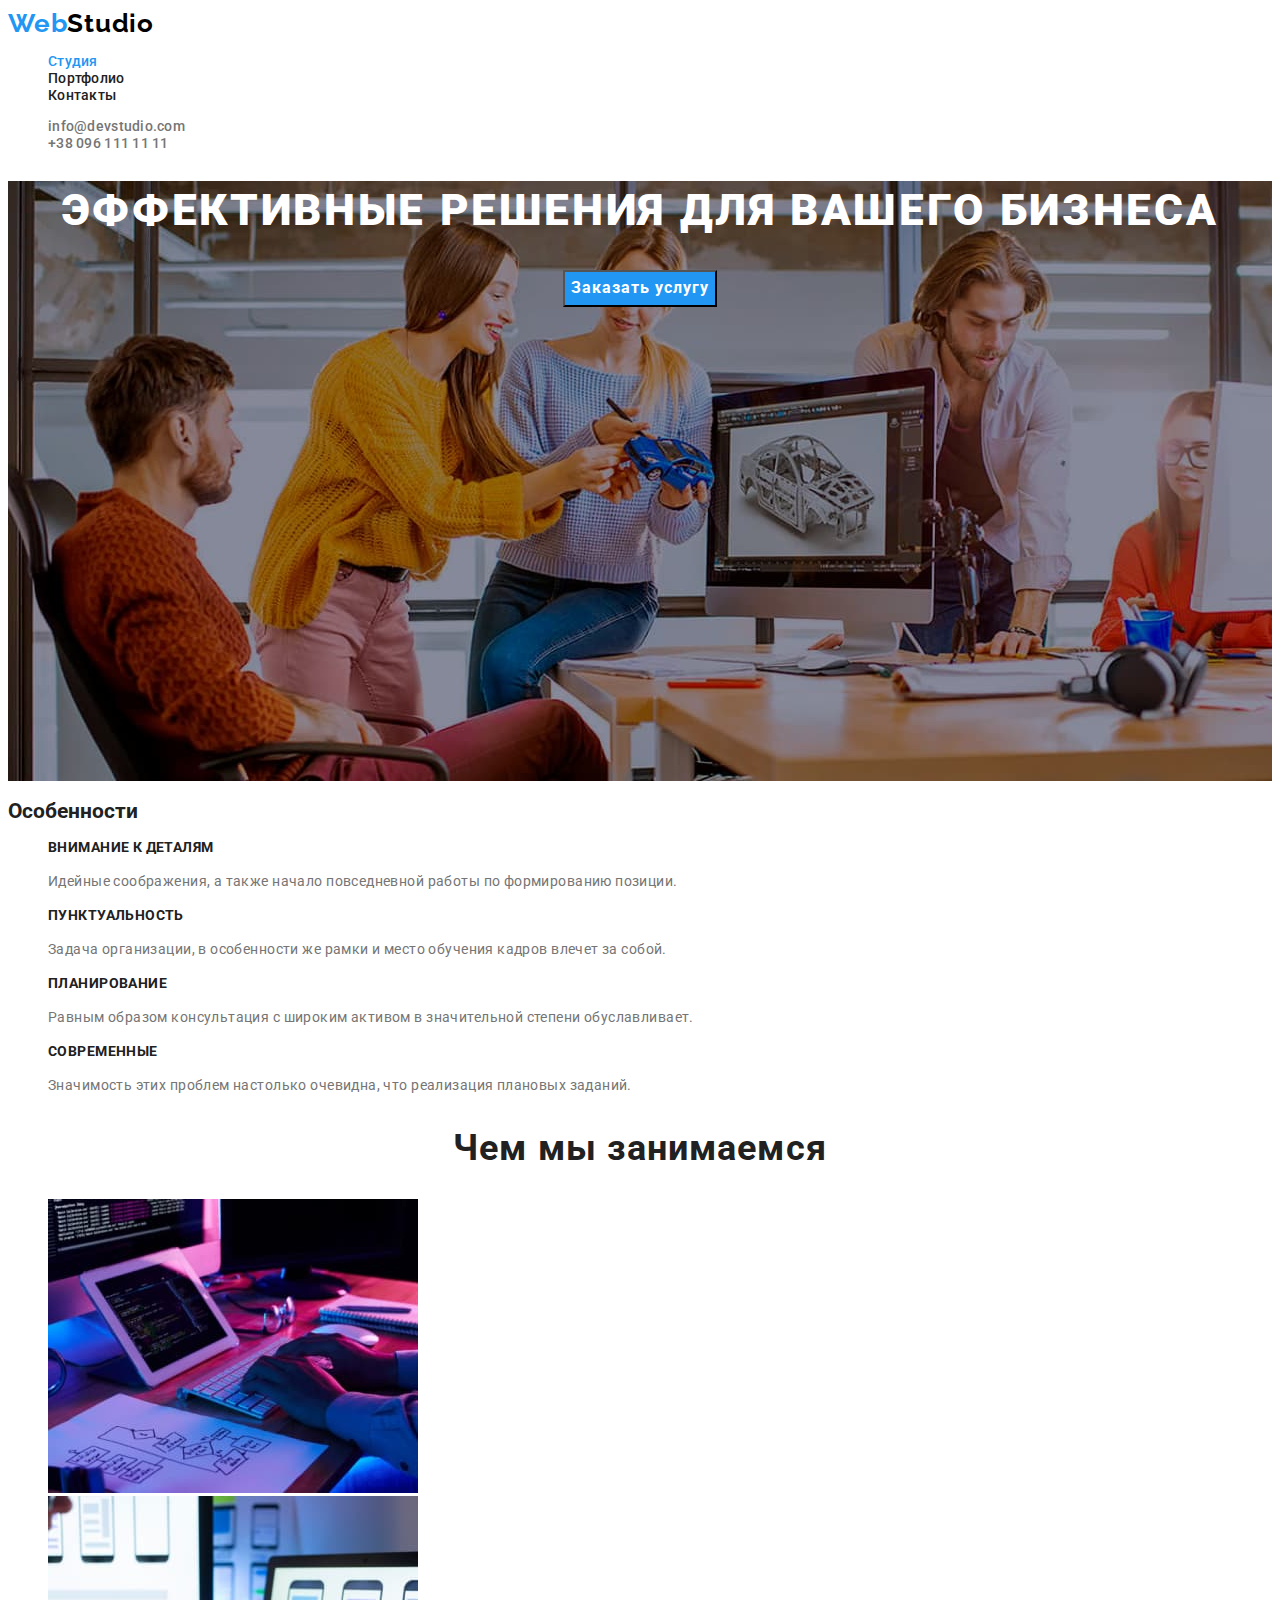
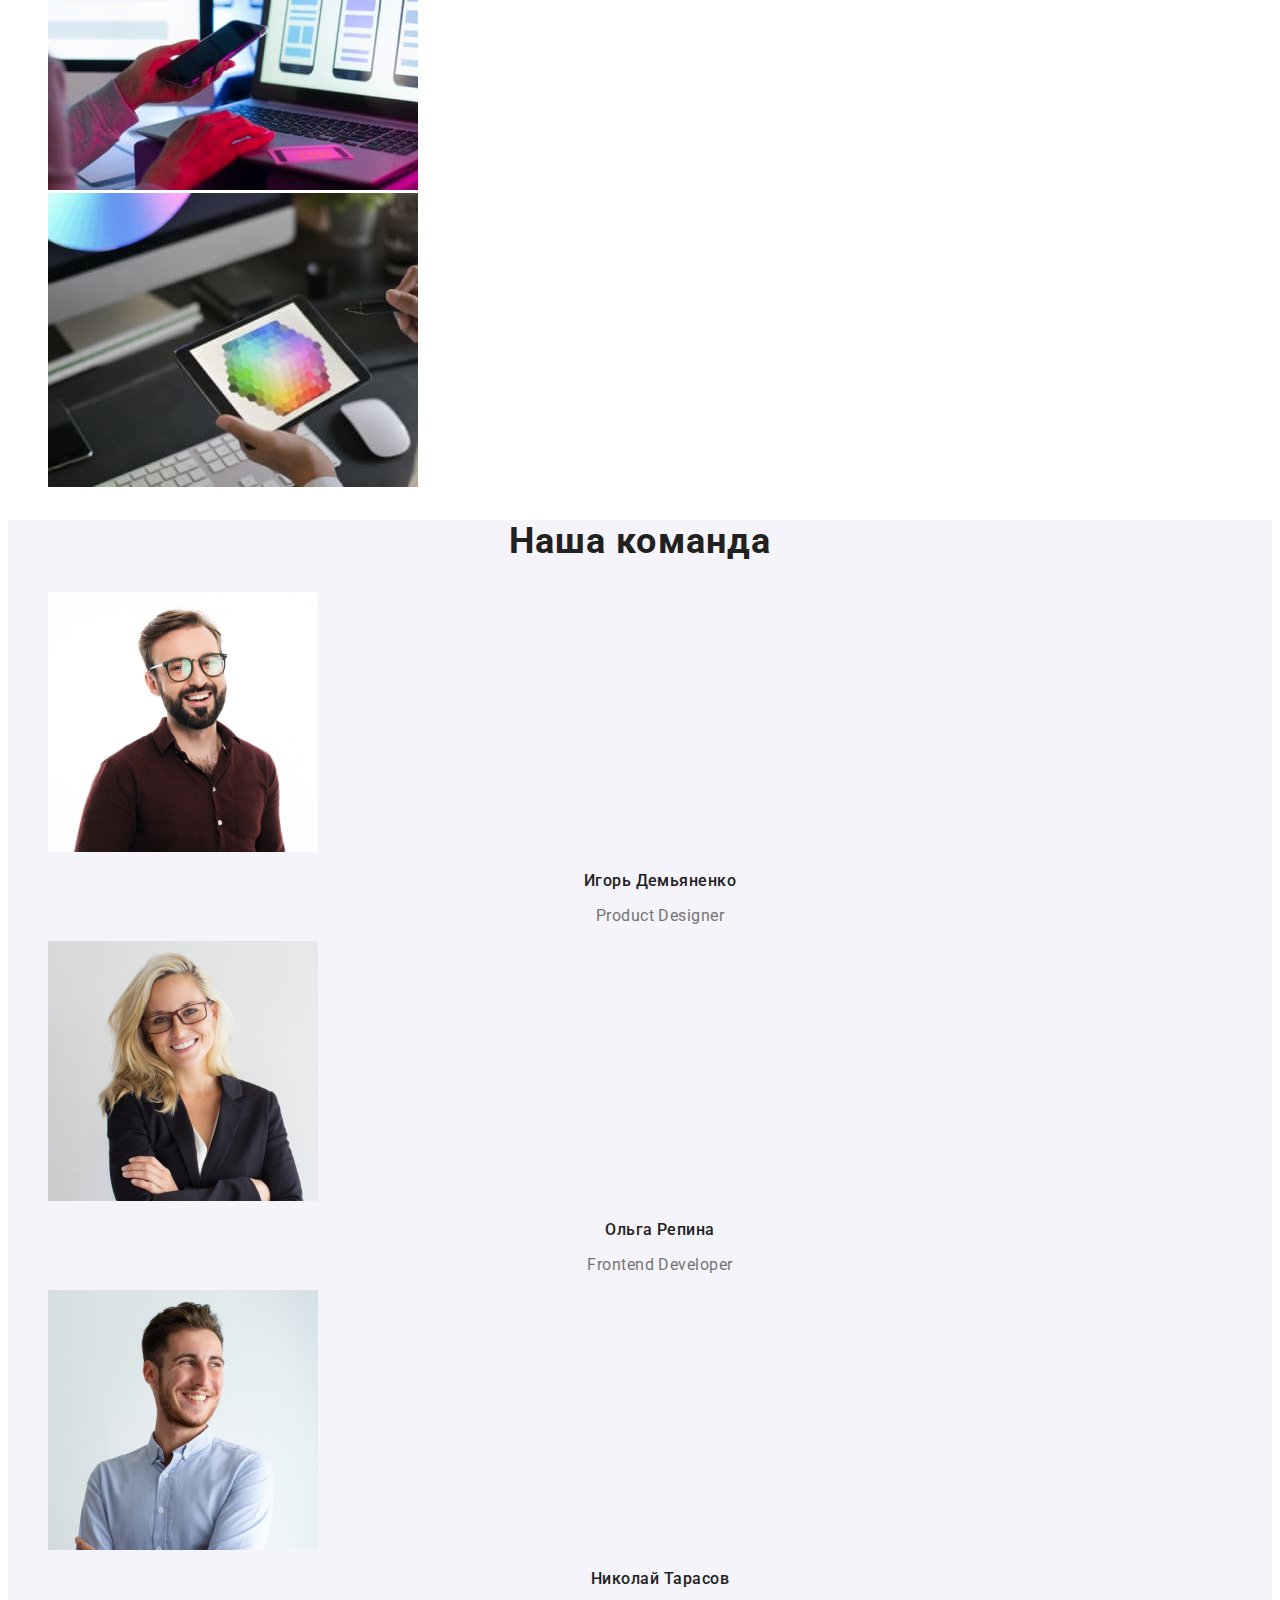
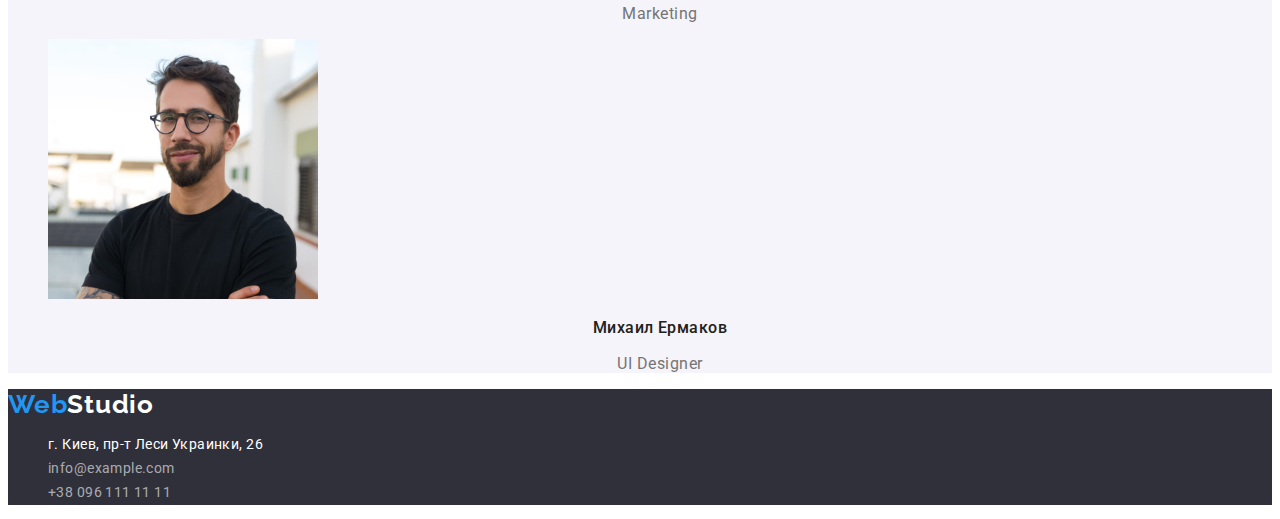
==== index.html @ 734d66bd "hw-3" ====
<!DOCTYPE html>
<html lang="ru">
  <head>
    <meta charset="UTF-8" />
    <meta http-equiv="X-UA-Compatible" content="IE=edge" />
    <meta name="viewport" content="width=device-width, initial-scale=1.0" />
    <title>Главная</title>
    <link rel="stylesheet" href="./css/styles.css" />
    <link rel="preconnect" href="https://fonts.googleapis.com" />
    <link rel="preconnect" href="https://fonts.gstatic.com" crossorigin />
    <link
      href="https://fonts.googleapis.com/css2?family=Raleway:wght@700&family=Roboto:wght@400;500;700;900&display=swap"
      rel="stylesheet"
    />
  </head>
  <body>
    <header>
      <a class="logo-header" href=""><span class="logo-web">Web</span>Studio</a>
      <nav>
        <ul class="menu-nav list">
          <li><a href="" class="link current">Студия</a></li>
          <li><a href="./portfolio.html" class="link">Портфолио</a></li>
          <li><a href="" class="link">Контакты</a></li>
        </ul>
      </nav>
      <ul class="contacts list">
        <li>
          <a href="mailto:info@devstudio.com" class="link"
            >info@devstudio.com</a
          >
        </li>
        <li><a href="tel:+380961111111" class="link">+38 096 111 11 11</a></li>
      </ul>
    </header>

    <main>
      <!-- Section-1 (Herro) -->
      <section class="section-herro">
        <h1 class="herro-title">Эффективные решения для вашего бизнеса</h1>
        <button type="button" class="button-order">Заказать услугу</button>
      </section>

      <!-- Section-2 -->
      <section class="feature">
        <h2>Особенности</h2>
        <ul class="list">
          <li>
            <h3 class="feature-title">Внимание к деталям</h3>
            <p class="feature-text">
              Идейные соображения, а также начало повседневной работы по
              формированию позиции.
            </p>
          </li>
          <li>
            <h3 class="feature-title">Пунктуальность</h3>
            <p class="feature-text">
              Задача организации, в особенности же рамки и место обучения кадров
              влечет за собой.
            </p>
          </li>
          <li>
            <h3 class="feature-title">Планирование</h3>
            <p class="feature-text">
              Равным образом консультация с широким активом в значительной
              степени обуславливает.
            </p>
          </li>
          <li>
            <h3 class="feature-title">Современные</h3>
            <p class="feature-text">
              Значимость этих проблем настолько очевидна, что реализация
              плановых заданий.
            </p>
          </li>
        </ul>
      </section>

      <!-- Section-3 -->
      <section class="our-work">
        <h2 class="our-work-title">Чем мы занимаемся</h2>
        <ul class="list">
          <li>
            <img
              src="./images/box-1.jpg"
              alt="Разработка проектов"
              width="370"
              height="294"
            />
          </li>
          <li>
            <img
              src="./images/box-2.jpg"
              alt="Адаптивная верстка"
              width="370"
              height="294"
            />
          </li>
          <li>
            <img
              src="./images/box-3.jpg"
              alt="Стильный дизайн"
              width="370"
              height="294"
            />
          </li>
        </ul>
      </section>

      <!-- Section-4 -->
      <section class="our-team">
        <h2 class="team-title">Наша команда</h2>
        <ul class="list">
          <li>
            <img
              src="./images/igor-demyanenko.jpg"
              alt="Игорь Демьяненко"
              width="270"
              height="260"
            />
            <h3 class="full-name">Игорь Демьяненко</h3>
            <p lang="en" class="post">Product Designer</p>
          </li>
          <li>
            <img
              src="./images/olga-repina.jpg"
              alt="Ольга Репина"
              width="270"
              height="260"
            />
            <h3 class="full-name">Ольга Репина</h3>
            <p lang="en" class="post">Frontend Developer</p>
          </li>
          <li>
            <img
              src="./images/nikolai-tarasov.jpg"
              alt="Николай Тарасов"
              width="270"
              height="260"
            />
            <h3 class="full-name">Николай Тарасов</h3>
            <p lang="en" class="post">Marketing</p>
          </li>
          <li>
            <img
              src="./images/mikhail-ermakov.jpg"
              alt="Михаил Ермаков"
              width="270"
              height="260"
            />
            <h3 class="full-name">Михаил Ермаков</h3>
            <p lang="en" class="post">UI Designer</p>
          </li>
        </ul>
      </section>
    </main>

    <footer class="footer">
      <a class="logo-footer" href="#"
        ><span class="logo-web">Web</span>Studio</a
      >
      <address class="address">
        <ul class="list">
          <li>
            <a
              href="https://goo.gl/maps/Yheyc2AnssqFfezK6"
              target="_blank"
              class="footer-address"
              >г. Киев, пр-т Леси Украинки, 26</a
            >
          </li>
          <li>
            <a href="mailto:info@example.com" class="footer-contacts"
              >info@example.com</a
            >
          </li>
          <li>
            <a href="tel:+380961111111" class="footer-contacts"
              >+38 096 111 11 11</a
            >
          </li>
        </ul>
      </address>
    </footer>
  </body>
</html>
---- css/styles.css ----
:root {
    --primary-text-color: #212121;
    --accent-text-color: #2196F3;
    --second-text-color: #757575;
    --primary-background-color: #FFFFFF;
    --accent-background-color: #2196F3;
}

body {
    font-family: 'Roboto', sans-serif; 
    font-size: 14px;
    background-color: var(--primary-background-color);
    color: var(--primary-text-color)
}

.list {
    list-style: none;
}
/* Logo */
.logo-header, .logo-footer {
    text-decoration: none;
    font-family: 'Raleway', sans-serif;
    font-weight: 700;
    font-size: 26px;
    line-height: 1.19;
    letter-spacing: 0.03em;
}
.logo-header {
    color: #000000;
}
.logo-footer {
    color: #FFFFFF;
}
.logo-web {
    color: var(--accent-text-color);
}

/* Menu nav + Contacts*/
.menu-nav .link, .contacts .link {
    text-decoration: none;
    color: var(--primary-text-color);
    font-weight: 500;
    line-height: 1.14;
    letter-spacing: 0.02em;
}
.menu-nav .link.current {
    color: var(--accent-text-color);
}

.menu-nav .link:hover, .menu-nav .link:focus, .contacts .link:hover, .contacts .link:focus {
    color: var(--accent-text-color);
}
.contacts .link {
color: var(--second-text-color);
}

/* Herro */
.section-herro {
background-image: url(../images/hero.jpg);
width: 100%;
height: 600px;
text-align: center;
}
.herro-title {
    font-weight: 900;
    font-size: 44px;
    line-height: 1.36;
    text-align: center;
    letter-spacing: 0.06em;
    color: #FFFFFF;
    text-transform: uppercase;
}

/* Feature */
.feature-title {
    font-weight: 700;
    font-size: 14px;
    line-height: 1.14;
    letter-spacing: 0.03em;
    text-transform: uppercase;
}
.feature-text {
    font-weight: 400;
    line-height: 1.71;
    letter-spacing: 0.03em;
    color: var(--second-text-color);
}

/* Our-work */
.our-work-title, .team-title {
    font-weight: 700;
    font-size: 36px;
    line-height: 1.17;
    text-align: center;
    letter-spacing: 0.03em;
}

/* Our-team */
.our-team {
    background-color: #F5F4FA;
}
.full-name, .post {
    font-weight: 500;
    font-size: 16px;
    line-height: 1.19;
    text-align: center;
    letter-spacing: 0.03em;
}
.post {
    font-weight: 400;
    color: var(--second-text-color);
}


/* Portfolio */
.work-examples {
    text-decoration: none;
   }

.work-examples-project {
    font-weight: 700;
    font-size: 18px;
    line-height: 2;
    letter-spacing: 0.06em;
    color: var(--primary-text-color);
}
.work-examples-type {
    font-size: 16px;
    line-height: 1.88;
    letter-spacing: 0.03em;
    color: var(--second-text-color);
}

/* Button */
.button-filter {
    color: var(--primary-text-color);
    background-color: var(--primary-background-color);
    font-family: inherit;
    font-weight: 500;
    font-size: 16px;
    line-height: 1.62;
    text-align: center;
    letter-spacing: 0.03em;
    cursor: pointer;
}
.button-filter:hover, .button-filter:focus {
    color: #FFFFFF;
    background-color: var(--accent-background-color);
}

.button-order {
    font-family: inherit;
    font-weight: 700;
    font-size: 16px;
    line-height: 1.88;
    align-items: center;
    text-align: center;
    letter-spacing: 0.06em;
    color: #FFFFFF;
    background-color: var(--accent-background-color);
    cursor: pointer;
}
.button-order:hover, .button-order:focus {
    background-color: #188CE8;
}

/* Footer */
.footer {
    background-color: #2F303A;
}
.address {
    font-style: normal;
    line-height: 1.71;
    letter-spacing: 0.03em;
}
.footer-address {
    text-decoration: none;
    color: #FFFFFF;
}
.footer-contacts {
    text-decoration: none;
    color: rgba(255, 255, 255, 0.6);
}
.footer-contacts:hover, .footer-contacts:focus {
    color: var(--accent-text-color);
}
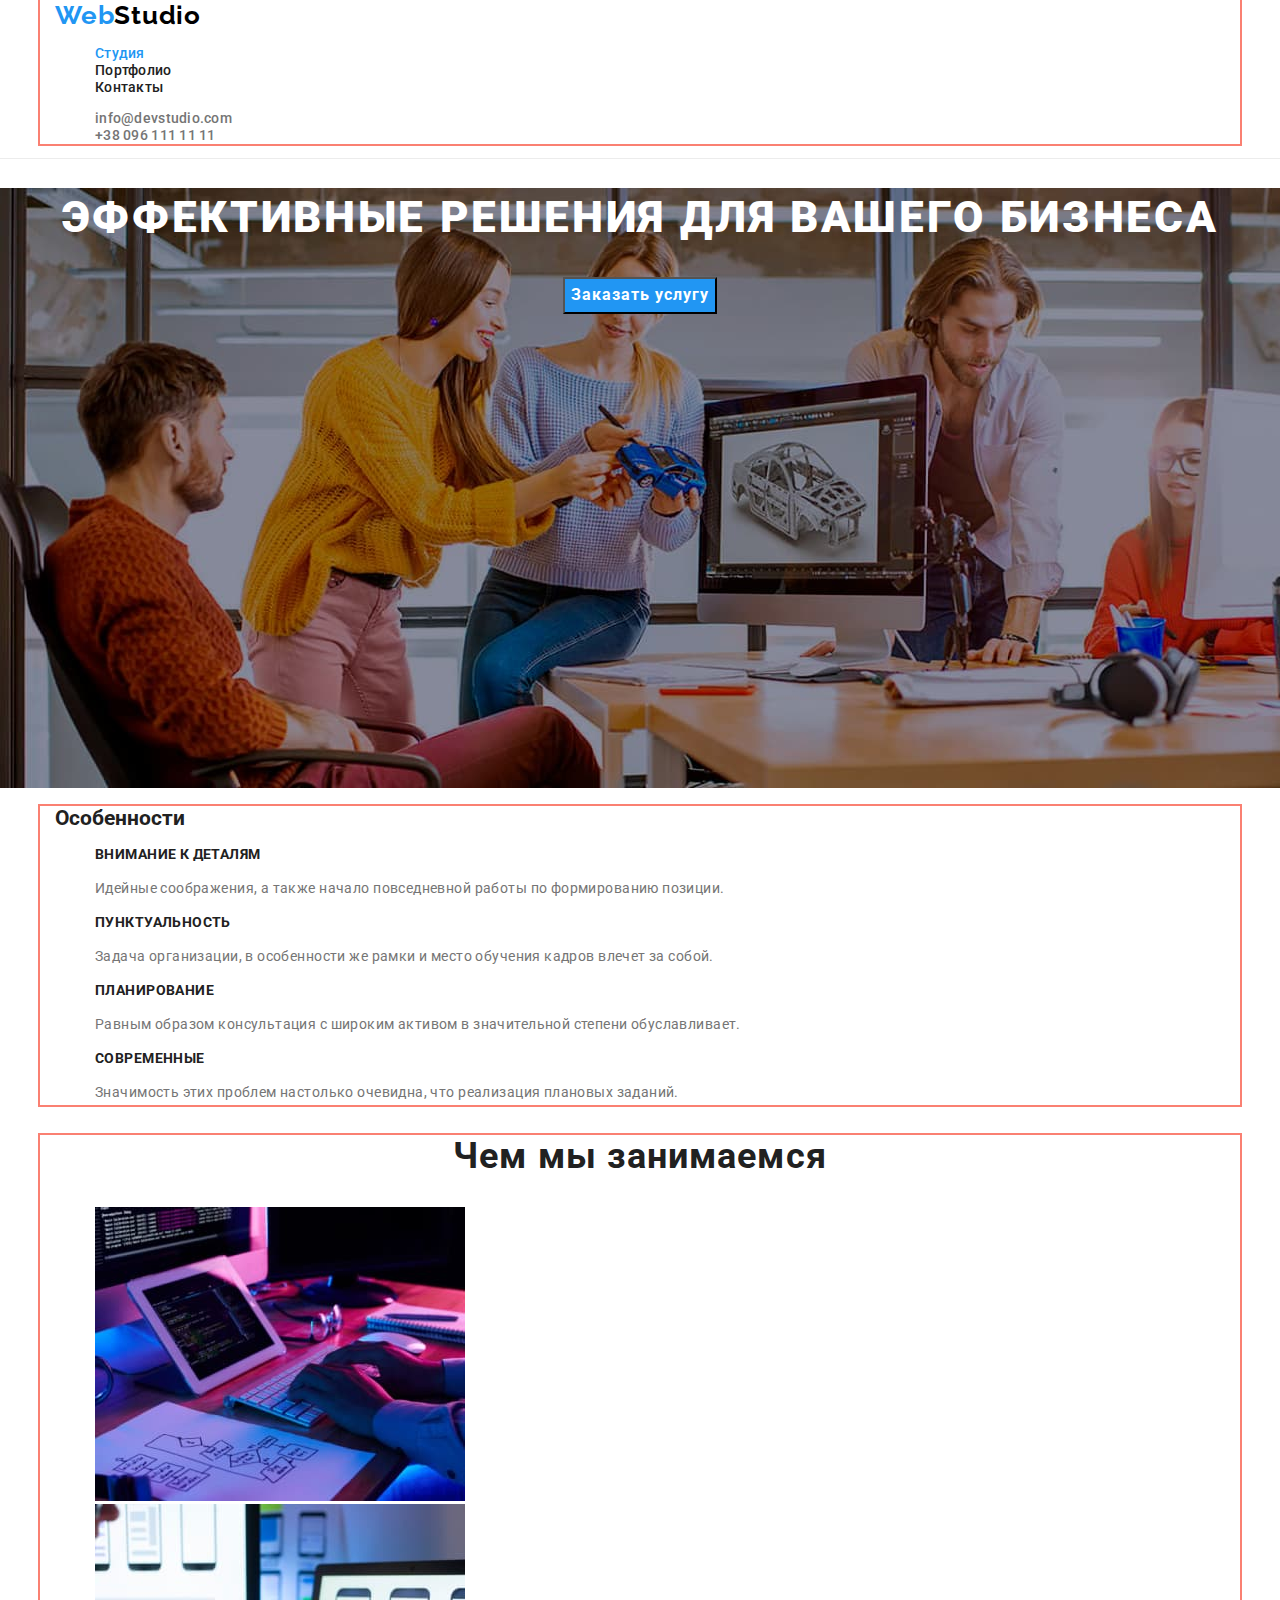
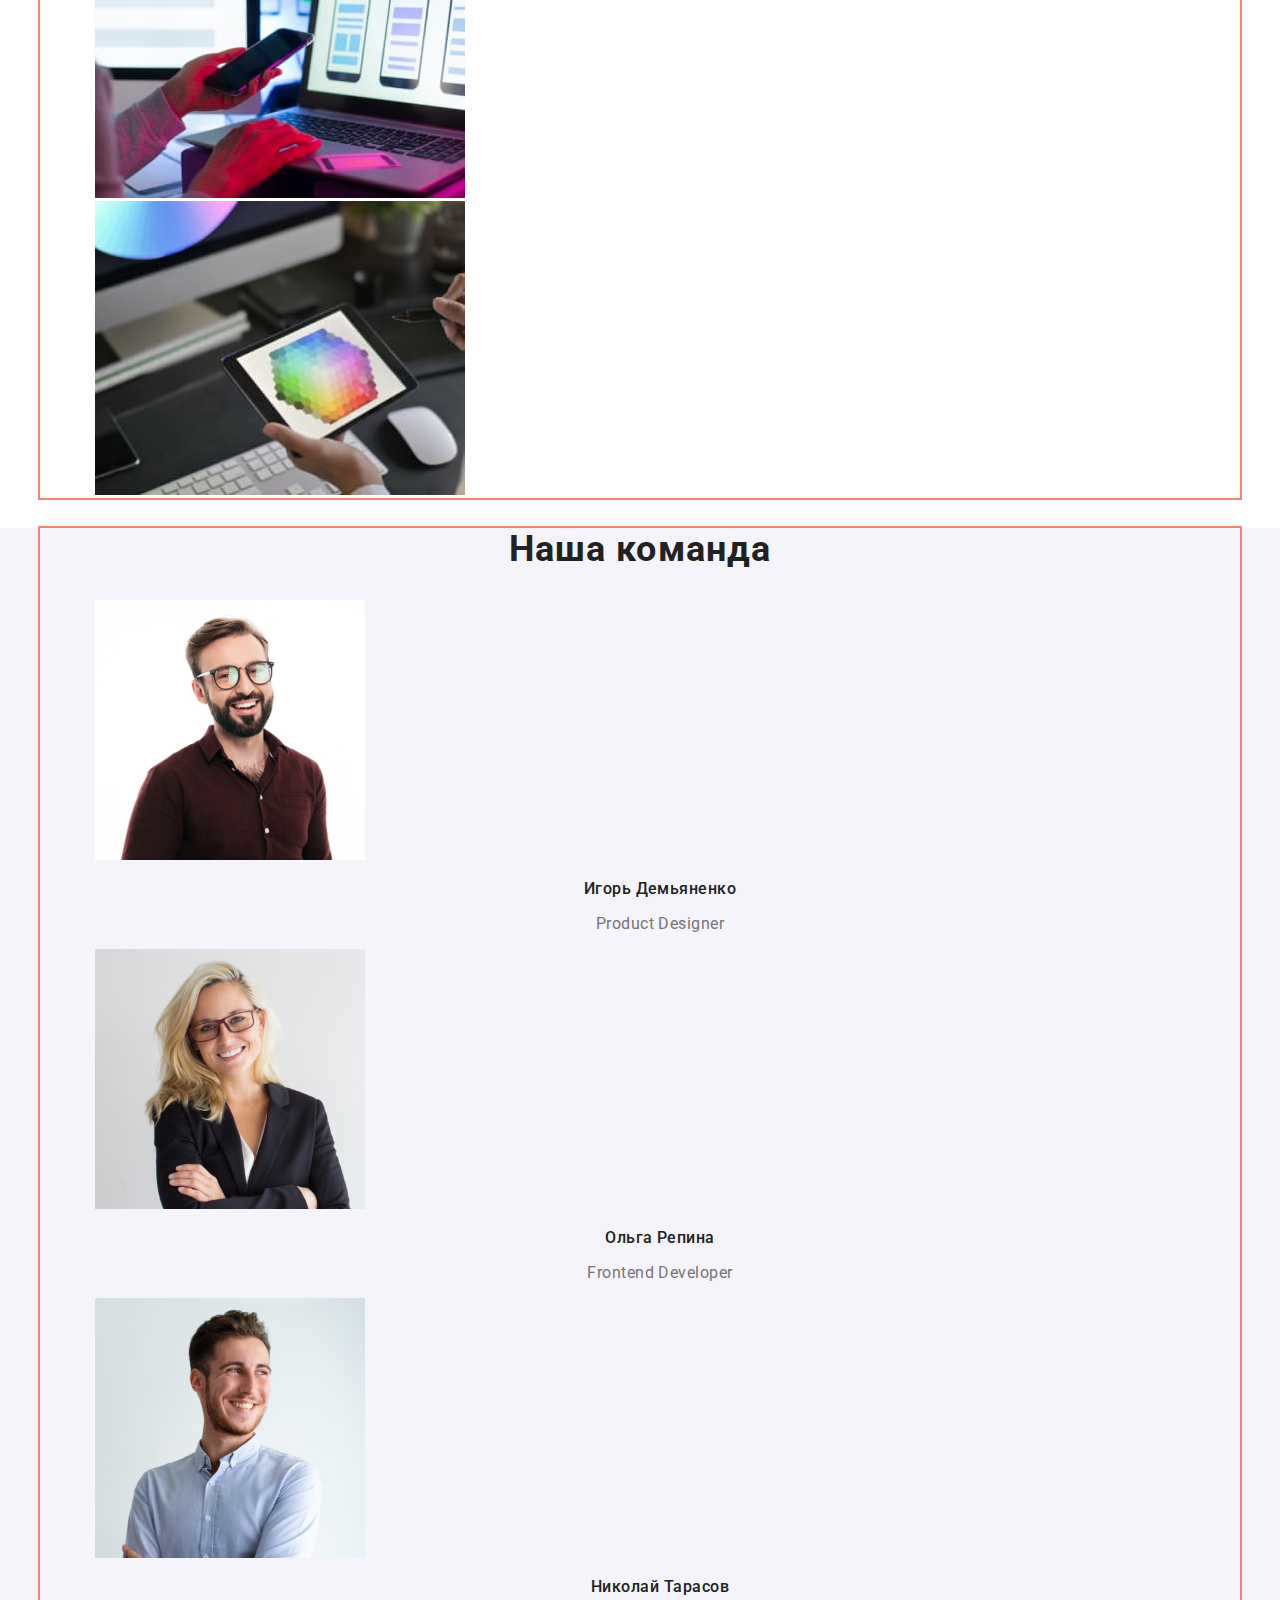
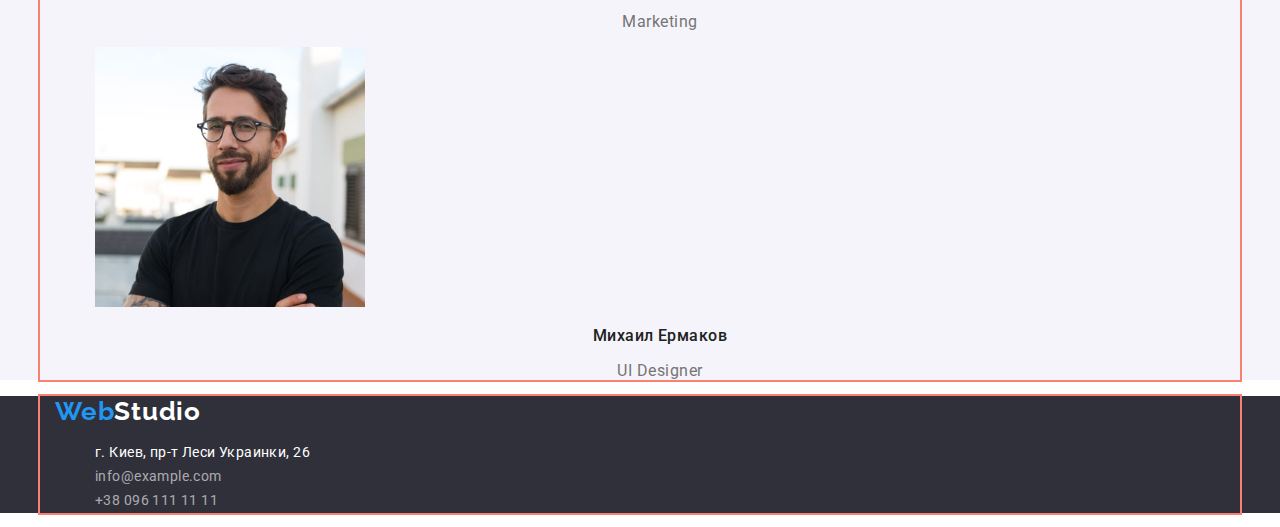
==== commit 556d4098: "button+" ====
--- a/index.html
+++ b/index.html
@@ -5,6 +5,10 @@
     <meta http-equiv="X-UA-Compatible" content="IE=edge" />
     <meta name="viewport" content="width=device-width, initial-scale=1.0" />
     <title>Главная</title>
+    <link
+      rel="stylesheet"
+      href="https://cdnjs.cloudflare.com/ajax/libs/modern-normalize/1.1.0/modern-normalize.min.css"
+    />
     <link rel="stylesheet" href="./css/styles.css" />
     <link rel="preconnect" href="https://fonts.googleapis.com" />
     <link rel="preconnect" href="https://fonts.gstatic.com" crossorigin />
@@ -13,24 +17,25 @@
       rel="stylesheet"
     />
   </head>
+
   <body>
-    <header>
-      <a class="logo-header" href=""><span class="logo-web">Web</span>Studio</a>
-      <nav>
-        <ul class="menu-nav list">
-          <li><a href="" class="link current">Студия</a></li>
-          <li><a href="./portfolio.html" class="link">Портфолио</a></li>
-          <li><a href="" class="link">Контакты</a></li>
+    <header class="header">
+      <div class="conteiner">
+        <a class="logo-header" href=""><span class="logo-web">Web</span>Studio</a>
+        <nav>
+          <ul class="menu-nav list">
+            <li><a href="" class="link current">Студия</a></li>
+            <li><a href="./portfolio.html" class="link">Портфолио</a></li>
+            <li><a href="" class="link">Контакты</a></li>
+          </ul>
+        </nav>
+        <ul class="contacts list">
+          <li>
+            <a href="mailto:info@devstudio.com" class="link">info@devstudio.com</a>
+          </li>
+          <li><a href="tel:+380961111111" class="link">+38 096 111 11 11</a></li>
         </ul>
-      </nav>
-      <ul class="contacts list">
-        <li>
-          <a href="mailto:info@devstudio.com" class="link"
-            >info@devstudio.com</a
-          >
-        </li>
-        <li><a href="tel:+380961111111" class="link">+38 096 111 11 11</a></li>
-      </ul>
+      </div>
     </header>
 
     <main>
@@ -42,144 +47,119 @@
 
       <!-- Section-2 -->
       <section class="feature">
-        <h2>Особенности</h2>
-        <ul class="list">
-          <li>
-            <h3 class="feature-title">Внимание к деталям</h3>
-            <p class="feature-text">
-              Идейные соображения, а также начало повседневной работы по
-              формированию позиции.
-            </p>
-          </li>
-          <li>
-            <h3 class="feature-title">Пунктуальность</h3>
-            <p class="feature-text">
-              Задача организации, в особенности же рамки и место обучения кадров
-              влечет за собой.
-            </p>
-          </li>
-          <li>
-            <h3 class="feature-title">Планирование</h3>
-            <p class="feature-text">
-              Равным образом консультация с широким активом в значительной
-              степени обуславливает.
-            </p>
-          </li>
-          <li>
-            <h3 class="feature-title">Современные</h3>
-            <p class="feature-text">
-              Значимость этих проблем настолько очевидна, что реализация
-              плановых заданий.
-            </p>
-          </li>
-        </ul>
+        <div class="conteiner">
+          <h2>Особенности</h2>
+          <ul class="list">
+            <li>
+              <h3 class="feature-title">Внимание к деталям</h3>
+              <p class="feature-text">
+                Идейные соображения, а также начало повседневной работы по формированию позиции.
+              </p>
+            </li>
+            <li>
+              <h3 class="feature-title">Пунктуальность</h3>
+              <p class="feature-text">
+                Задача организации, в особенности же рамки и место обучения кадров влечет за собой.
+              </p>
+            </li>
+            <li>
+              <h3 class="feature-title">Планирование</h3>
+              <p class="feature-text">
+                Равным образом консультация с широким активом в значительной степени обуславливает.
+              </p>
+            </li>
+            <li>
+              <h3 class="feature-title">Современные</h3>
+              <p class="feature-text">
+                Значимость этих проблем настолько очевидна, что реализация плановых заданий.
+              </p>
+            </li>
+          </ul>
+        </div>
       </section>
 
       <!-- Section-3 -->
       <section class="our-work">
-        <h2 class="our-work-title">Чем мы занимаемся</h2>
-        <ul class="list">
-          <li>
-            <img
-              src="./images/box-1.jpg"
-              alt="Разработка проектов"
-              width="370"
-              height="294"
-            />
-          </li>
-          <li>
-            <img
-              src="./images/box-2.jpg"
-              alt="Адаптивная верстка"
-              width="370"
-              height="294"
-            />
-          </li>
-          <li>
-            <img
-              src="./images/box-3.jpg"
-              alt="Стильный дизайн"
-              width="370"
-              height="294"
-            />
-          </li>
-        </ul>
+        <div class="conteiner">
+          <h2 class="our-work-title">Чем мы занимаемся</h2>
+          <ul class="list">
+            <li>
+              <img src="./images/box-1.jpg" alt="Разработка проектов" width="370" height="294" />
+            </li>
+            <li>
+              <img src="./images/box-2.jpg" alt="Адаптивная верстка" width="370" height="294" />
+            </li>
+            <li>
+              <img src="./images/box-3.jpg" alt="Стильный дизайн" width="370" height="294" />
+            </li>
+          </ul>
+        </div>
       </section>
 
       <!-- Section-4 -->
       <section class="our-team">
-        <h2 class="team-title">Наша команда</h2>
-        <ul class="list">
-          <li>
-            <img
-              src="./images/igor-demyanenko.jpg"
-              alt="Игорь Демьяненко"
-              width="270"
-              height="260"
-            />
-            <h3 class="full-name">Игорь Демьяненко</h3>
-            <p lang="en" class="post">Product Designer</p>
-          </li>
-          <li>
-            <img
-              src="./images/olga-repina.jpg"
-              alt="Ольга Репина"
-              width="270"
-              height="260"
-            />
-            <h3 class="full-name">Ольга Репина</h3>
-            <p lang="en" class="post">Frontend Developer</p>
-          </li>
-          <li>
-            <img
-              src="./images/nikolai-tarasov.jpg"
-              alt="Николай Тарасов"
-              width="270"
-              height="260"
-            />
-            <h3 class="full-name">Николай Тарасов</h3>
-            <p lang="en" class="post">Marketing</p>
-          </li>
-          <li>
-            <img
-              src="./images/mikhail-ermakov.jpg"
-              alt="Михаил Ермаков"
-              width="270"
-              height="260"
-            />
-            <h3 class="full-name">Михаил Ермаков</h3>
-            <p lang="en" class="post">UI Designer</p>
-          </li>
-        </ul>
+        <div class="conteiner">
+          <h2 class="team-title">Наша команда</h2>
+          <ul class="list">
+            <li>
+              <img
+                src="./images/igor-demyanenko.jpg"
+                alt="Игорь Демьяненко"
+                width="270"
+                height="260"
+              />
+              <h3 class="full-name">Игорь Демьяненко</h3>
+              <p lang="en" class="post">Product Designer</p>
+            </li>
+            <li>
+              <img src="./images/olga-repina.jpg" alt="Ольга Репина" width="270" height="260" />
+              <h3 class="full-name">Ольга Репина</h3>
+              <p lang="en" class="post">Frontend Developer</p>
+            </li>
+            <li>
+              <img
+                src="./images/nikolai-tarasov.jpg"
+                alt="Николай Тарасов"
+                width="270"
+                height="260"
+              />
+              <h3 class="full-name">Николай Тарасов</h3>
+              <p lang="en" class="post">Marketing</p>
+            </li>
+            <li>
+              <img
+                src="./images/mikhail-ermakov.jpg"
+                alt="Михаил Ермаков"
+                width="270"
+                height="260"
+              />
+              <h3 class="full-name">Михаил Ермаков</h3>
+              <p lang="en" class="post">UI Designer</p>
+            </li>
+          </ul>
+        </div>
       </section>
     </main>
 
     <footer class="footer">
-      <a class="logo-footer" href="#"
-        ><span class="logo-web">Web</span>Studio</a
-      >
-      <address class="address">
-        <ul class="list">
-          <li>
-            <a
-              href="https://goo.gl/maps/Yheyc2AnssqFfezK6"
-              target="_blank"
-              class="footer-address"
-              >г. Киев, пр-т Леси Украинки, 26</a
-            >
-          </li>
-          <li>
-            <a href="mailto:info@example.com" class="footer-contacts"
-              >info@example.com</a
-            >
-          </li>
-          <li>
-            <a href="tel:+380961111111" class="footer-contacts"
-              >+38 096 111 11 11</a
-            >
-          </li>
-        </ul>
-      </address>
+      <div class="conteiner">
+        <a class="logo-footer" href="#"><span class="logo-web">Web</span>Studio</a>
+        <address class="address">
+          <ul class="list">
+            <li>
+              <a href="https://goo.gl/maps/Yheyc2AnssqFfezK6" target="_blank" class="footer-address"
+                >г. Киев, пр-т Леси Украинки, 26</a
+              >
+            </li>
+            <li>
+              <a href="mailto:info@example.com" class="footer-contacts">info@example.com</a>
+            </li>
+            <li>
+              <a href="tel:+380961111111" class="footer-contacts">+38 096 111 11 11</a>
+            </li>
+          </ul>
+        </address>
+      </div>
     </footer>
   </body>
 </html>
--- a/css/styles.css
+++ b/css/styles.css
@@ -4,6 +4,7 @@
     --second-text-color: #757575;
     --primary-background-color: #FFFFFF;
     --accent-background-color: #2196F3;
+    --button-primary-background: #F5F4FA;
 }
 
 body {
@@ -13,8 +14,20 @@
     color: var(--primary-text-color)
 }
 
+.conteiner {
+width: 1200px;
+margin: 0 auto;
+padding: 0 15px;
+
+outline: 2px solid salmon;
+}
+
 .list {
     list-style: none;
+}
+/* Header */
+.header {
+    border-bottom: 1px solid #ECECEC;
 }
 /* Logo */
 .logo-header, .logo-footer {
@@ -134,7 +147,7 @@
 /* Button */
 .button-filter {
     color: var(--primary-text-color);
-    background-color: var(--primary-background-color);
+    background-color: var(--button-primary-background);
     font-family: inherit;
     font-weight: 500;
     font-size: 16px;
@@ -142,10 +155,23 @@
     text-align: center;
     letter-spacing: 0.03em;
     cursor: pointer;
+
+    padding: 6px 22px;
+    border-radius: 4px;
+    display: inline-block;
+    margin: 2px 8px;
+    height: 38px;
+    border: 1px solid transparent;
+    1box-shadow:0 4px 4px rgba(0, 0, 0, 0.25);
 }
 .button-filter:hover, .button-filter:focus {
     color: #FFFFFF;
     background-color: var(--accent-background-color);
+    box-shadow: 0px 2px 2px 0px rgba(0, 0, 0, 0.12);
+    
+    box-shadow: 0px 1px 2px 0px rgba(0, 0, 0, 0.08);
+    
+    box-shadow: 0px 3px 1px 0px rgba(0, 0, 0, 0.1);
 }
 
 .button-order {
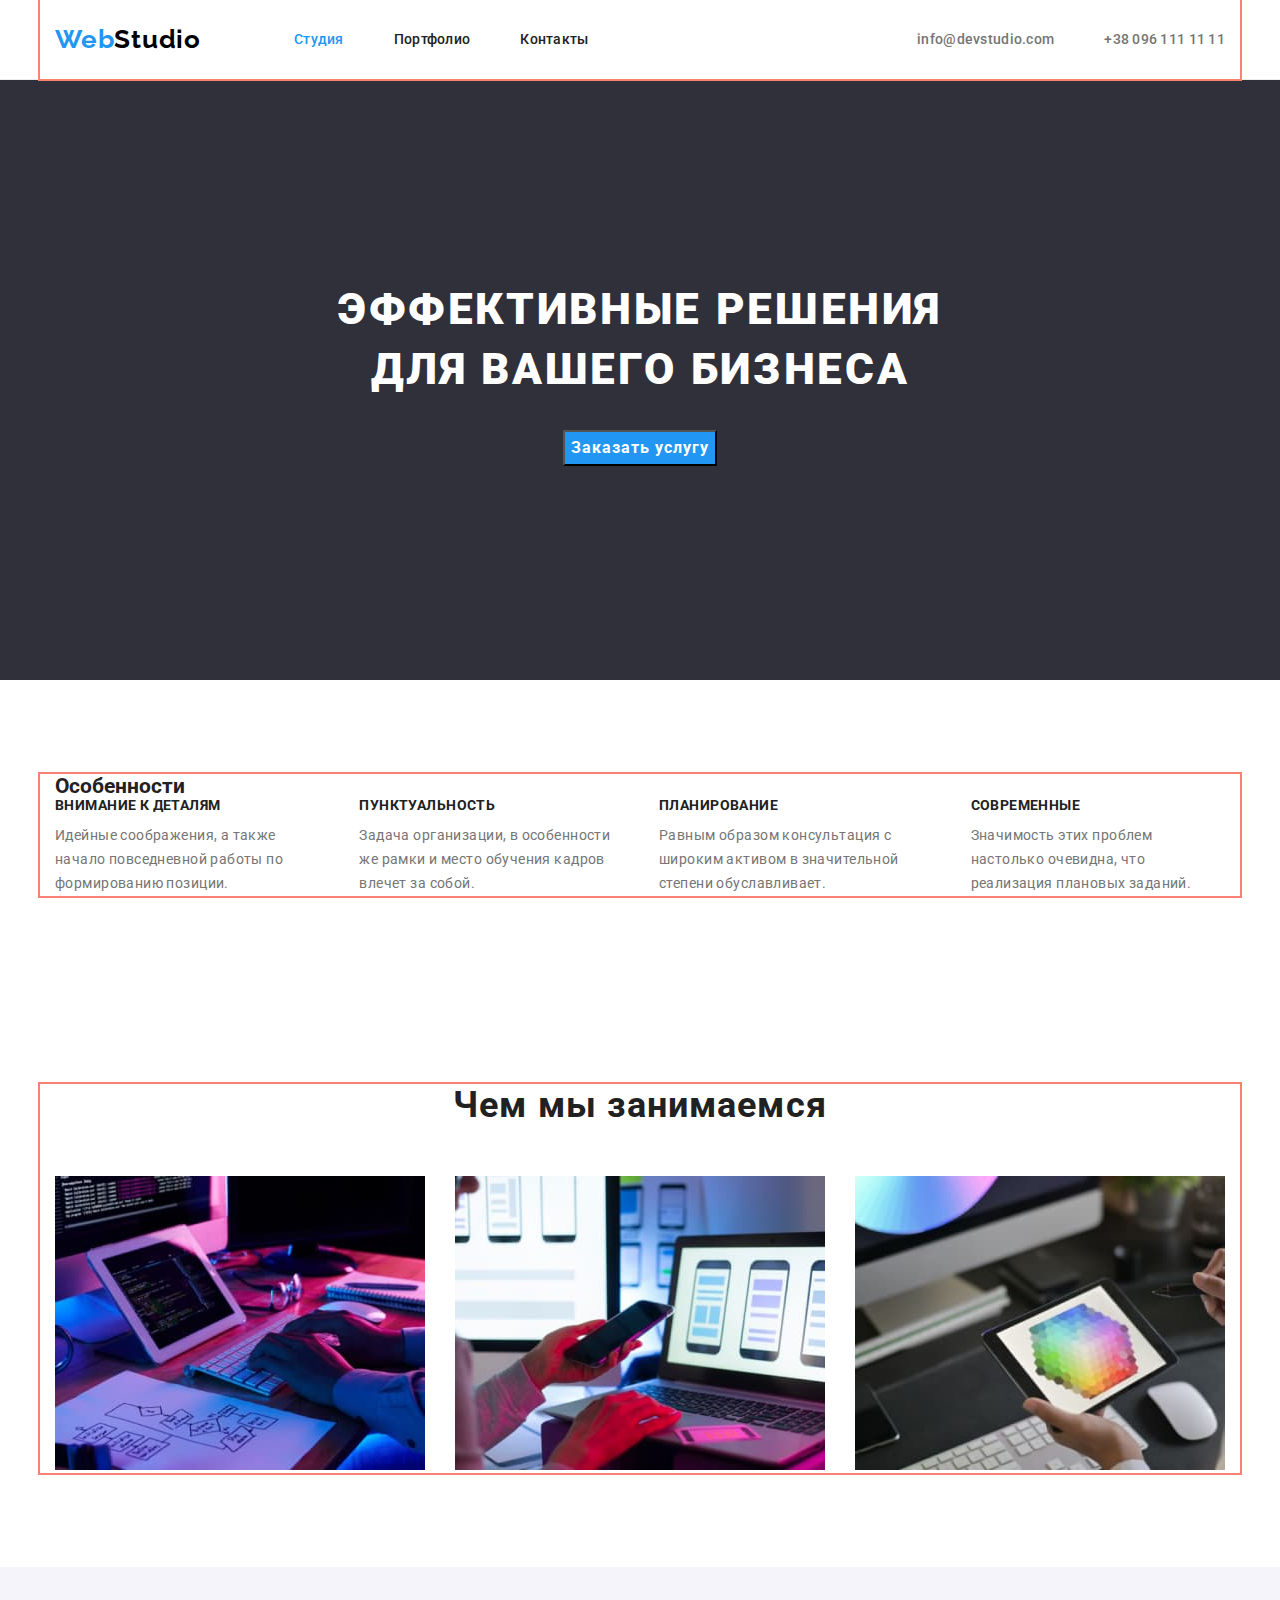
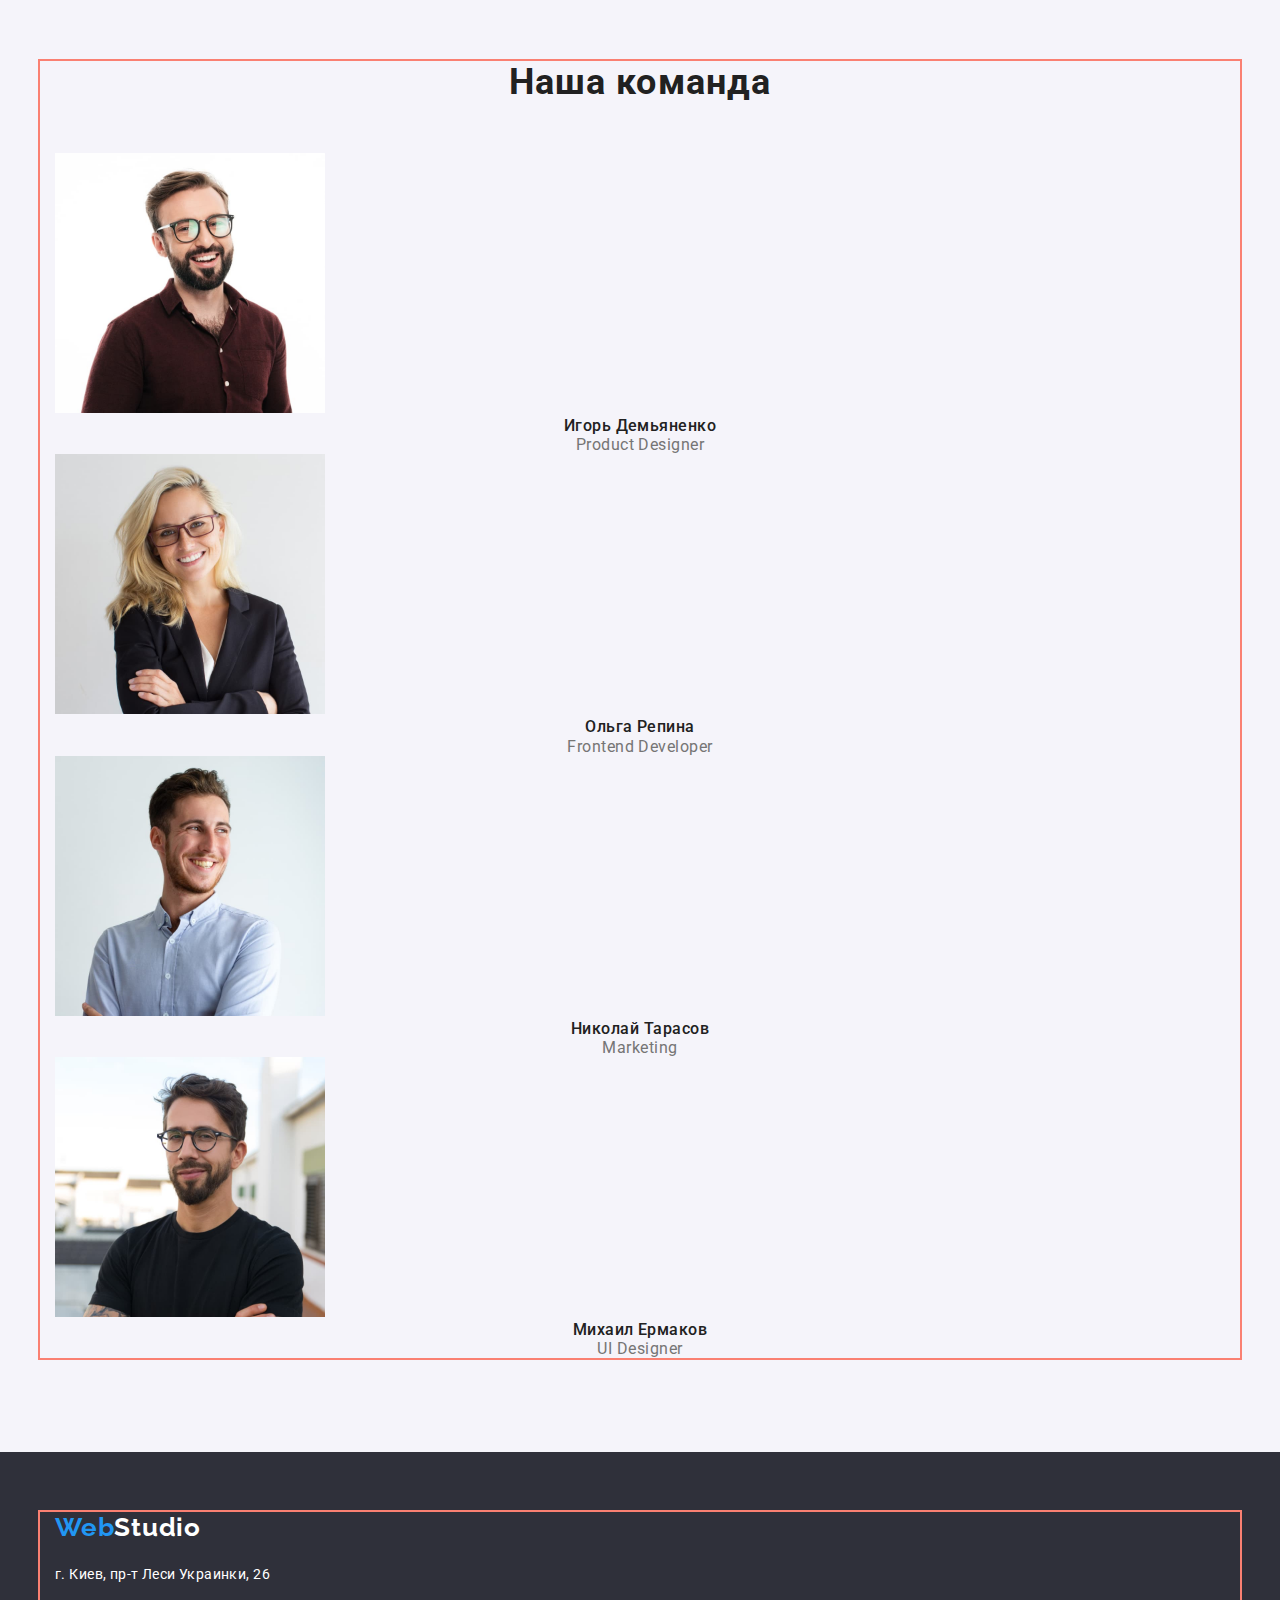
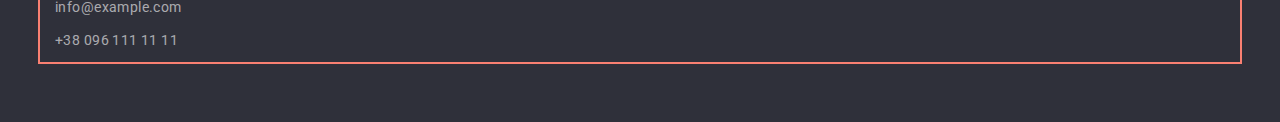
==== commit 727c0efe: "+" ====
--- a/index.html
+++ b/index.html
@@ -20,55 +20,55 @@
 
   <body>
     <header class="header">
-      <div class="conteiner">
+      <div class="container cont-header">
         <a class="logo-header" href=""><span class="logo-web">Web</span>Studio</a>
         <nav>
           <ul class="menu-nav list">
-            <li><a href="" class="link current">Студия</a></li>
-            <li><a href="./portfolio.html" class="link">Портфолио</a></li>
-            <li><a href="" class="link">Контакты</a></li>
+            <li class="nav-item"><a href="" class="link current">Студия</a></li>
+            <li class="nav-item"><a href="./portfolio.html" class="link">Портфолио</a></li>
+            <li class="nav-item"><a href="" class="link">Контакты</a></li>
           </ul>
         </nav>
         <ul class="contacts list">
-          <li>
+          <li class="nav-item">
             <a href="mailto:info@devstudio.com" class="link">info@devstudio.com</a>
           </li>
-          <li><a href="tel:+380961111111" class="link">+38 096 111 11 11</a></li>
+          <li class="nav-item"><a href="tel:+380961111111" class="link">+38 096 111 11 11</a></li>
         </ul>
       </div>
     </header>
 
     <main>
       <!-- Section-1 (Herro) -->
-      <section class="section-herro">
-        <h1 class="herro-title">Эффективные решения для вашего бизнеса</h1>
+      <section class="section herro">
+        <h1 class="herro-title">Эффективные решения<br> для вашего бизнеса</h1>
         <button type="button" class="button-order">Заказать услугу</button>
       </section>
 
       <!-- Section-2 -->
-      <section class="feature">
-        <div class="conteiner">
+      <section class="section">
+        <div class="container">
           <h2>Особенности</h2>
-          <ul class="list">
-            <li>
+          <ul class="feature list">
+            <li class="item">
               <h3 class="feature-title">Внимание к деталям</h3>
               <p class="feature-text">
                 Идейные соображения, а также начало повседневной работы по формированию позиции.
               </p>
             </li>
-            <li>
+            <li class="item">
               <h3 class="feature-title">Пунктуальность</h3>
               <p class="feature-text">
                 Задача организации, в особенности же рамки и место обучения кадров влечет за собой.
               </p>
             </li>
-            <li>
+            <li class="item">
               <h3 class="feature-title">Планирование</h3>
               <p class="feature-text">
                 Равным образом консультация с широким активом в значительной степени обуславливает.
               </p>
             </li>
-            <li>
+            <li class="item">
               <h3 class="feature-title">Современные</h3>
               <p class="feature-text">
                 Значимость этих проблем настолько очевидна, что реализация плановых заданий.
@@ -79,17 +79,17 @@
       </section>
 
       <!-- Section-3 -->
-      <section class="our-work">
-        <div class="conteiner">
+      <section class="section">
+        <div class="container">
           <h2 class="our-work-title">Чем мы занимаемся</h2>
-          <ul class="list">
-            <li>
+          <ul class="our-work list">
+            <li class="item">
               <img src="./images/box-1.jpg" alt="Разработка проектов" width="370" height="294" />
             </li>
-            <li>
+            <li class="item">
               <img src="./images/box-2.jpg" alt="Адаптивная верстка" width="370" height="294" />
             </li>
-            <li>
+            <li class="item">
               <img src="./images/box-3.jpg" alt="Стильный дизайн" width="370" height="294" />
             </li>
           </ul>
@@ -97,8 +97,8 @@
       </section>
 
       <!-- Section-4 -->
-      <section class="our-team">
-        <div class="conteiner">
+      <section class="section our-team">
+        <div class="container">
           <h2 class="team-title">Наша команда</h2>
           <ul class="list">
             <li>
@@ -142,8 +142,9 @@
     </main>
 
     <footer class="footer">
-      <div class="conteiner">
+      <div class="container">
         <a class="logo-footer" href="#"><span class="logo-web">Web</span>Studio</a>
+        
         <address class="address">
           <ul class="list">
             <li>
--- a/css/styles.css
+++ b/css/styles.css
@@ -5,6 +5,7 @@
     --primary-background-color: #FFFFFF;
     --accent-background-color: #2196F3;
     --button-primary-background: #F5F4FA;
+    --footer-background-color: #2F303A;
 }
 
 body {
@@ -14,7 +15,7 @@
     color: var(--primary-text-color)
 }
 
-.conteiner {
+.container {
 width: 1200px;
 margin: 0 auto;
 padding: 0 15px;
@@ -22,13 +23,29 @@
 outline: 2px solid salmon;
 }
 
+h1, h2, h3, h4, h5, p {
+margin: 0;
+}
+.center {
+    text-align: center;
+}
+
 .list {
     list-style: none;
+    padding: 0;
+    margin: 0;
 }
 /* Header */
 .header {
+    ;
     border-bottom: 1px solid #ECECEC;
 }
+.cont-header {
+    display: flex;
+    align-items: center;
+    height: 79px
+}
+
 /* Logo */
 .logo-header, .logo-footer {
     text-decoration: none;
@@ -40,16 +57,29 @@
 }
 .logo-header {
     color: #000000;
+    margin-right: 93px;
 }
 .logo-footer {
     color: #FFFFFF;
+    display: inline-block;
+    margin-bottom: 20px;
 }
 .logo-web {
     color: var(--accent-text-color);
 }
 
 /* Menu nav + Contacts*/
+.menu-nav, .contacts {
+    display: flex;
+}
+.contacts {
+    margin-left: auto;
+}
 .menu-nav .link, .contacts .link {
+    display: block;
+    padding-top: 29px;
+    padding-bottom: 29px;
+
     text-decoration: none;
     color: var(--primary-text-color);
     font-weight: 500;
@@ -66,31 +96,49 @@
 .contacts .link {
 color: var(--second-text-color);
 }
+.nav-item:not(:last-child) {
+    margin-right: 50px;
+}
+
+/* Section */
+.section {
+    padding: 94px 0;
+}
 
 /* Herro */
-.section-herro {
-background-image: url(../images/hero.jpg);
-width: 100%;
+.section.herro {
+background-color: var(--footer-background-color);
 height: 600px;
 text-align: center;
+padding-top: 200px;
 }
 .herro-title {
     font-weight: 900;
     font-size: 44px;
     line-height: 1.36;
-    text-align: center;
     letter-spacing: 0.06em;
     color: #FFFFFF;
     text-transform: uppercase;
+    margin-top: 0;
+    margin-bottom: 30px;
 }
 
 /* Feature */
+.feature {
+    display: flex;
+    justify-content: space-between;
+}
+.feature .item:not(:last-child) {
+    margin-right: 30px;
+}
+
 .feature-title {
     font-weight: 700;
     font-size: 14px;
     line-height: 1.14;
     letter-spacing: 0.03em;
     text-transform: uppercase;
+    margin-bottom: 10px;
 }
 .feature-text {
     font-weight: 400;
@@ -100,12 +148,22 @@
 }
 
 /* Our-work */
+.our-work {
+    display: flex;
+    justify-content: space-between;
+    margin-right: 30px;
+    margin-bottom: 0;
+}
+.our-work > .item:not(:last-child) {
+    margin-right: 30px;
+}
 .our-work-title, .team-title {
     font-weight: 700;
     font-size: 36px;
     line-height: 1.17;
     text-align: center;
     letter-spacing: 0.03em;
+    margin-bottom: 50px;
 }
 
 /* Our-team */
@@ -126,6 +184,26 @@
 
 
 /* Portfolio */
+.examples {
+    display: flex;
+    flex-wrap: wrap;
+}
+
+.examples .item {
+    width: calc((100% - 60px) / 3);
+    margin-right: 30px;
+    margin-bottom: 30px;
+
+    outline: 1px solid green;
+}
+.examples .item:nth-child(3n) {
+    margin-right: 0;
+}
+.examples .item:nth-last-child(-n + 3) {
+    margin-bottom: 0;
+}
+
+
 .work-examples {
     text-decoration: none;
    }
@@ -145,6 +223,15 @@
 }
 
 /* Button */
+.btm-works {
+    display: flex;
+    justify-content: center;
+    margin-bottom: 50px;
+}
+.btm-works > .item:not(:last-child) {
+margin-right: 8px;
+}
+
 .button-filter {
     color: var(--primary-text-color);
     background-color: var(--button-primary-background);
@@ -155,14 +242,14 @@
     text-align: center;
     letter-spacing: 0.03em;
     cursor: pointer;
-
+    
     padding: 6px 22px;
     border-radius: 4px;
     display: inline-block;
-    margin: 2px 8px;
+    
     height: 38px;
     border: 1px solid transparent;
-    1box-shadow:0 4px 4px rgba(0, 0, 0, 0.25);
+       
 }
 .button-filter:hover, .button-filter:focus {
     color: #FFFFFF;
@@ -192,19 +279,21 @@
 
 /* Footer */
 .footer {
-    background-color: #2F303A;
+    background-color: var(--footer-background-color);
+    padding: 60px 0;
 }
 .address {
     font-style: normal;
     line-height: 1.71;
     letter-spacing: 0.03em;
 }
-.footer-address {
+.footer-address, .footer-contacts {
     text-decoration: none;
     color: #FFFFFF;
+    display: inline-block;
+    margin-bottom: 9px;
 }
 .footer-contacts {
-    text-decoration: none;
     color: rgba(255, 255, 255, 0.6);
 }
 .footer-contacts:hover, .footer-contacts:focus {
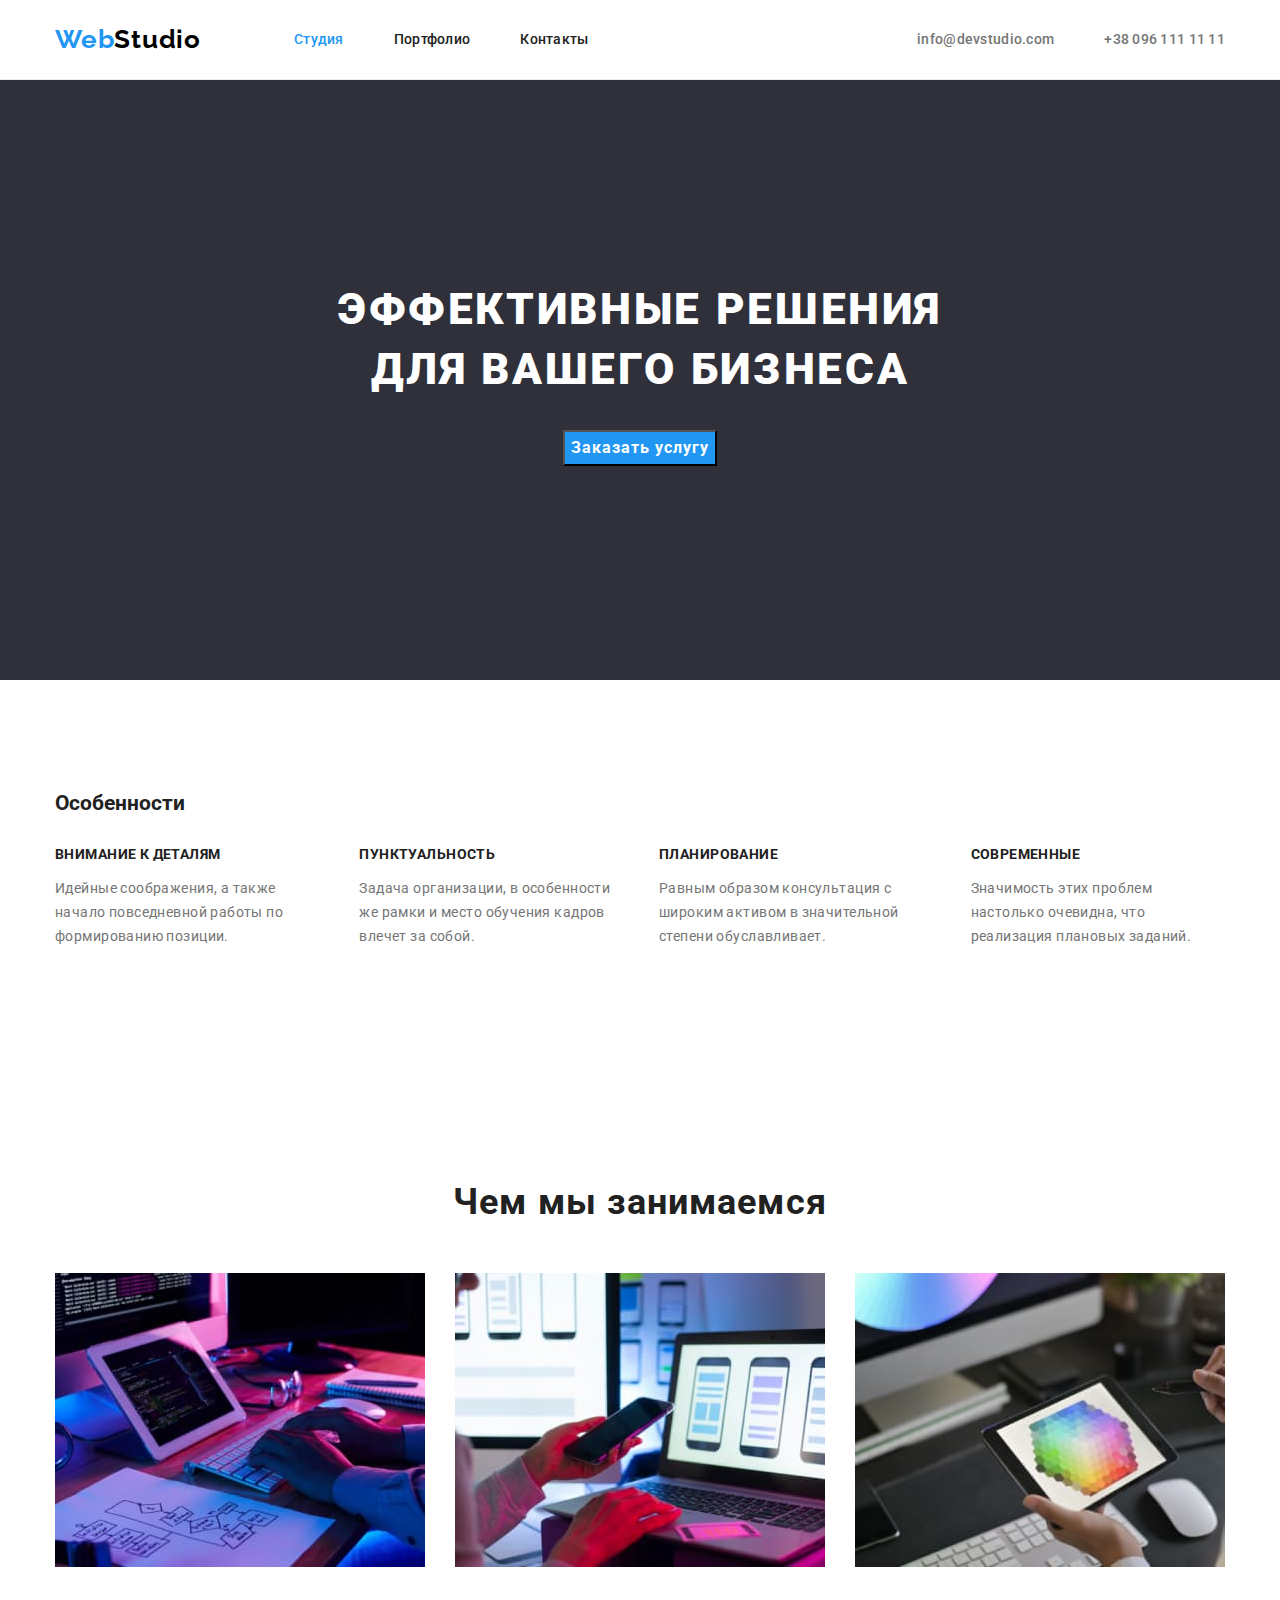
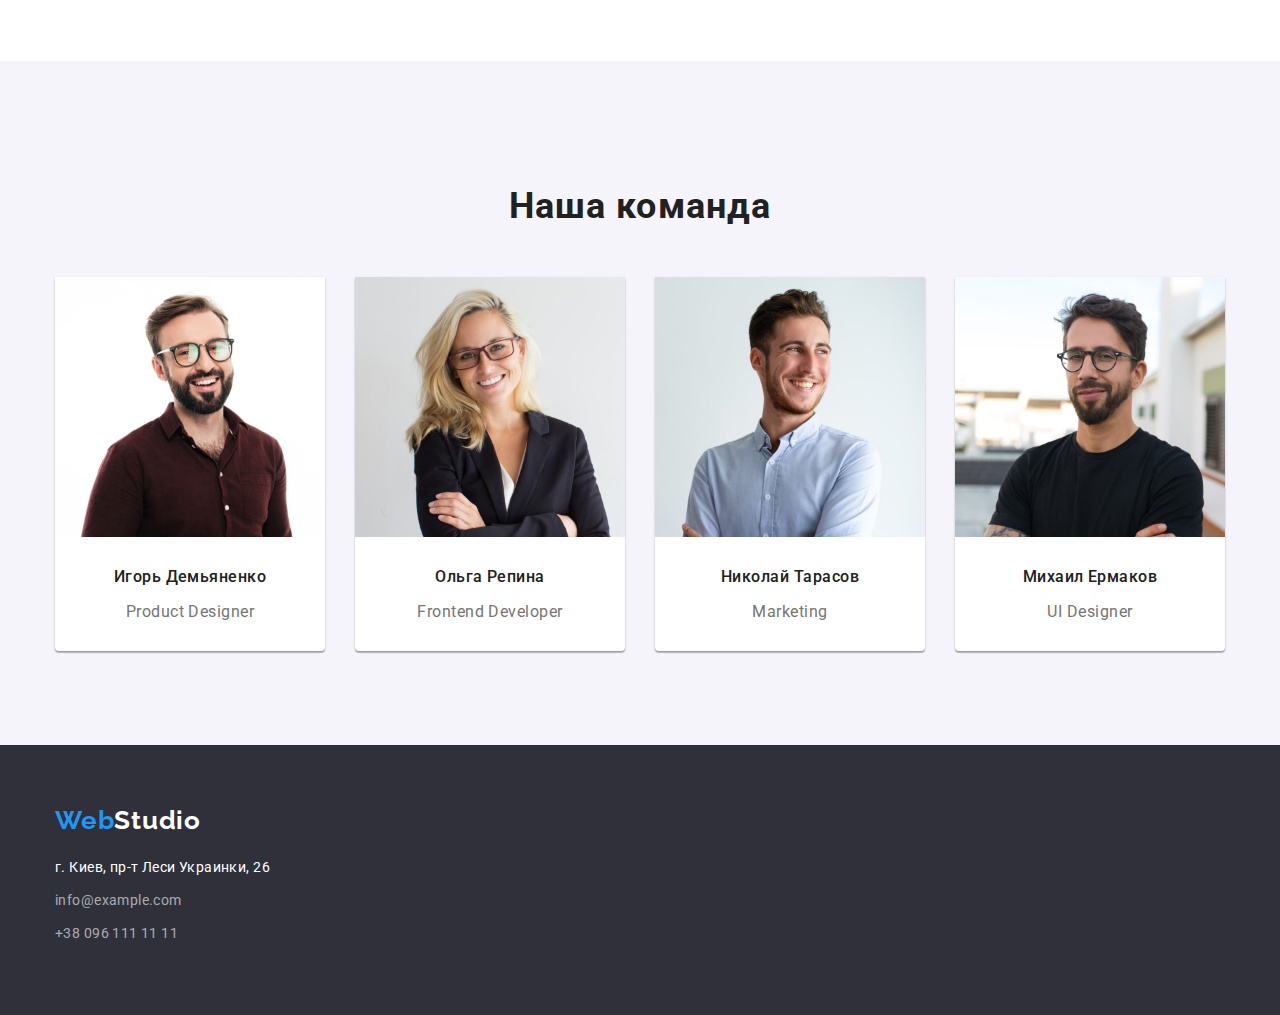
==== commit 1c79b9ba: "hw-3-ready" ====
--- a/index.html
+++ b/index.html
@@ -84,13 +84,13 @@
           <h2 class="our-work-title">Чем мы занимаемся</h2>
           <ul class="our-work list">
             <li class="item">
-              <img src="./images/box-1.jpg" alt="Разработка проектов" width="370" height="294" />
+              <img class="img" src="./images/box-1.jpg" alt="Разработка проектов" width="370" height="294" />
             </li>
             <li class="item">
-              <img src="./images/box-2.jpg" alt="Адаптивная верстка" width="370" height="294" />
+              <img class="img" src="./images/box-2.jpg" alt="Адаптивная верстка" width="370" height="294" />
             </li>
             <li class="item">
-              <img src="./images/box-3.jpg" alt="Стильный дизайн" width="370" height="294" />
+              <img class="img" src="./images/box-3.jpg" alt="Стильный дизайн" width="370" height="294" />
             </li>
           </ul>
         </div>
@@ -100,9 +100,9 @@
       <section class="section our-team">
         <div class="container">
           <h2 class="team-title">Наша команда</h2>
-          <ul class="list">
-            <li>
-              <img
+          <ul class="team list">
+            <li class="item">
+              <img class="foto"
                 src="./images/igor-demyanenko.jpg"
                 alt="Игорь Демьяненко"
                 width="270"
@@ -111,13 +111,13 @@
               <h3 class="full-name">Игорь Демьяненко</h3>
               <p lang="en" class="post">Product Designer</p>
             </li>
-            <li>
-              <img src="./images/olga-repina.jpg" alt="Ольга Репина" width="270" height="260" />
+            <li class="item">
+              <img class="foto" src="./images/olga-repina.jpg" alt="Ольга Репина" width="270" height="260" />
               <h3 class="full-name">Ольга Репина</h3>
               <p lang="en" class="post">Frontend Developer</p>
             </li>
-            <li>
-              <img
+            <li class="item">
+              <img class="foto"
                 src="./images/nikolai-tarasov.jpg"
                 alt="Николай Тарасов"
                 width="270"
@@ -126,8 +126,8 @@
               <h3 class="full-name">Николай Тарасов</h3>
               <p lang="en" class="post">Marketing</p>
             </li>
-            <li>
-              <img
+            <li class="item">
+              <img class="foto"
                 src="./images/mikhail-ermakov.jpg"
                 alt="Михаил Ермаков"
                 width="270"
--- a/css/styles.css
+++ b/css/styles.css
@@ -20,11 +20,12 @@
 margin: 0 auto;
 padding: 0 15px;
 
-outline: 2px solid salmon;
-}
-
-h1, h2, h3, h4, h5, p {
+/* outline: 2px solid salmon; */
+}
+
+h1, h2, h3, h4, h5, p, {
 margin: 0;
+padding: 0;
 }
 .center {
     text-align: center;
@@ -154,6 +155,9 @@
     margin-right: 30px;
     margin-bottom: 0;
 }
+.our-work .img {
+    display: block;
+}
 .our-work > .item:not(:last-child) {
     margin-right: 30px;
 }
@@ -169,22 +173,45 @@
 /* Our-team */
 .our-team {
     background-color: #F5F4FA;
-}
+    justify-content: space-between;
+}
+.team {
+    display: flex;
+}
+.our-team .item {
+    background: #FFFFFF;
+    box-shadow: 0px 1px 3px rgba(0, 0, 0, 0.12),
+    0px 1px 1px rgba(0, 0, 0, 0.14),
+    0px 2px 1px rgba(0, 0, 0, 0.2);
+    border-radius: 0px 0px 4px 4px;
+}
+.our-team .item:not(:last-child) {
+margin-right: 30px;
+}
+.our-team .foto {
+    display: block;
+    margin-bottom: 30px;
+}
+
 .full-name, .post {
     font-weight: 500;
     font-size: 16px;
     line-height: 1.19;
     text-align: center;
     letter-spacing: 0.03em;
+    margin-bottom: 10px;
+
 }
 .post {
     font-weight: 400;
     color: var(--second-text-color);
+    margin-bottom: 30px;
 }
 
 
 /* Portfolio */
 .examples {
+    box-sizing: border-box;
     display: flex;
     flex-wrap: wrap;
 }
@@ -194,7 +221,17 @@
     margin-right: 30px;
     margin-bottom: 30px;
 
-    outline: 1px solid green;
+    /* border: 1px solid #EEEEEE; */
+}
+.examples .img {
+    display: block;
+}
+.examples-title {
+    padding: 20px 24px;
+    border-top: 0;
+    border-left: 1px solid #EEEEEE;
+    border-right: 1px solid #EEEEEE;
+    border-bottom: 1px solid #EEEEEE;
 }
 .examples .item:nth-child(3n) {
     margin-right: 0;
@@ -203,12 +240,13 @@
     margin-bottom: 0;
 }
 
-
 .work-examples {
     text-decoration: none;
+    box-sizing: border-box;
    }
 
 .work-examples-project {
+    margin-bottom: 4px;
     font-weight: 700;
     font-size: 18px;
     line-height: 2;
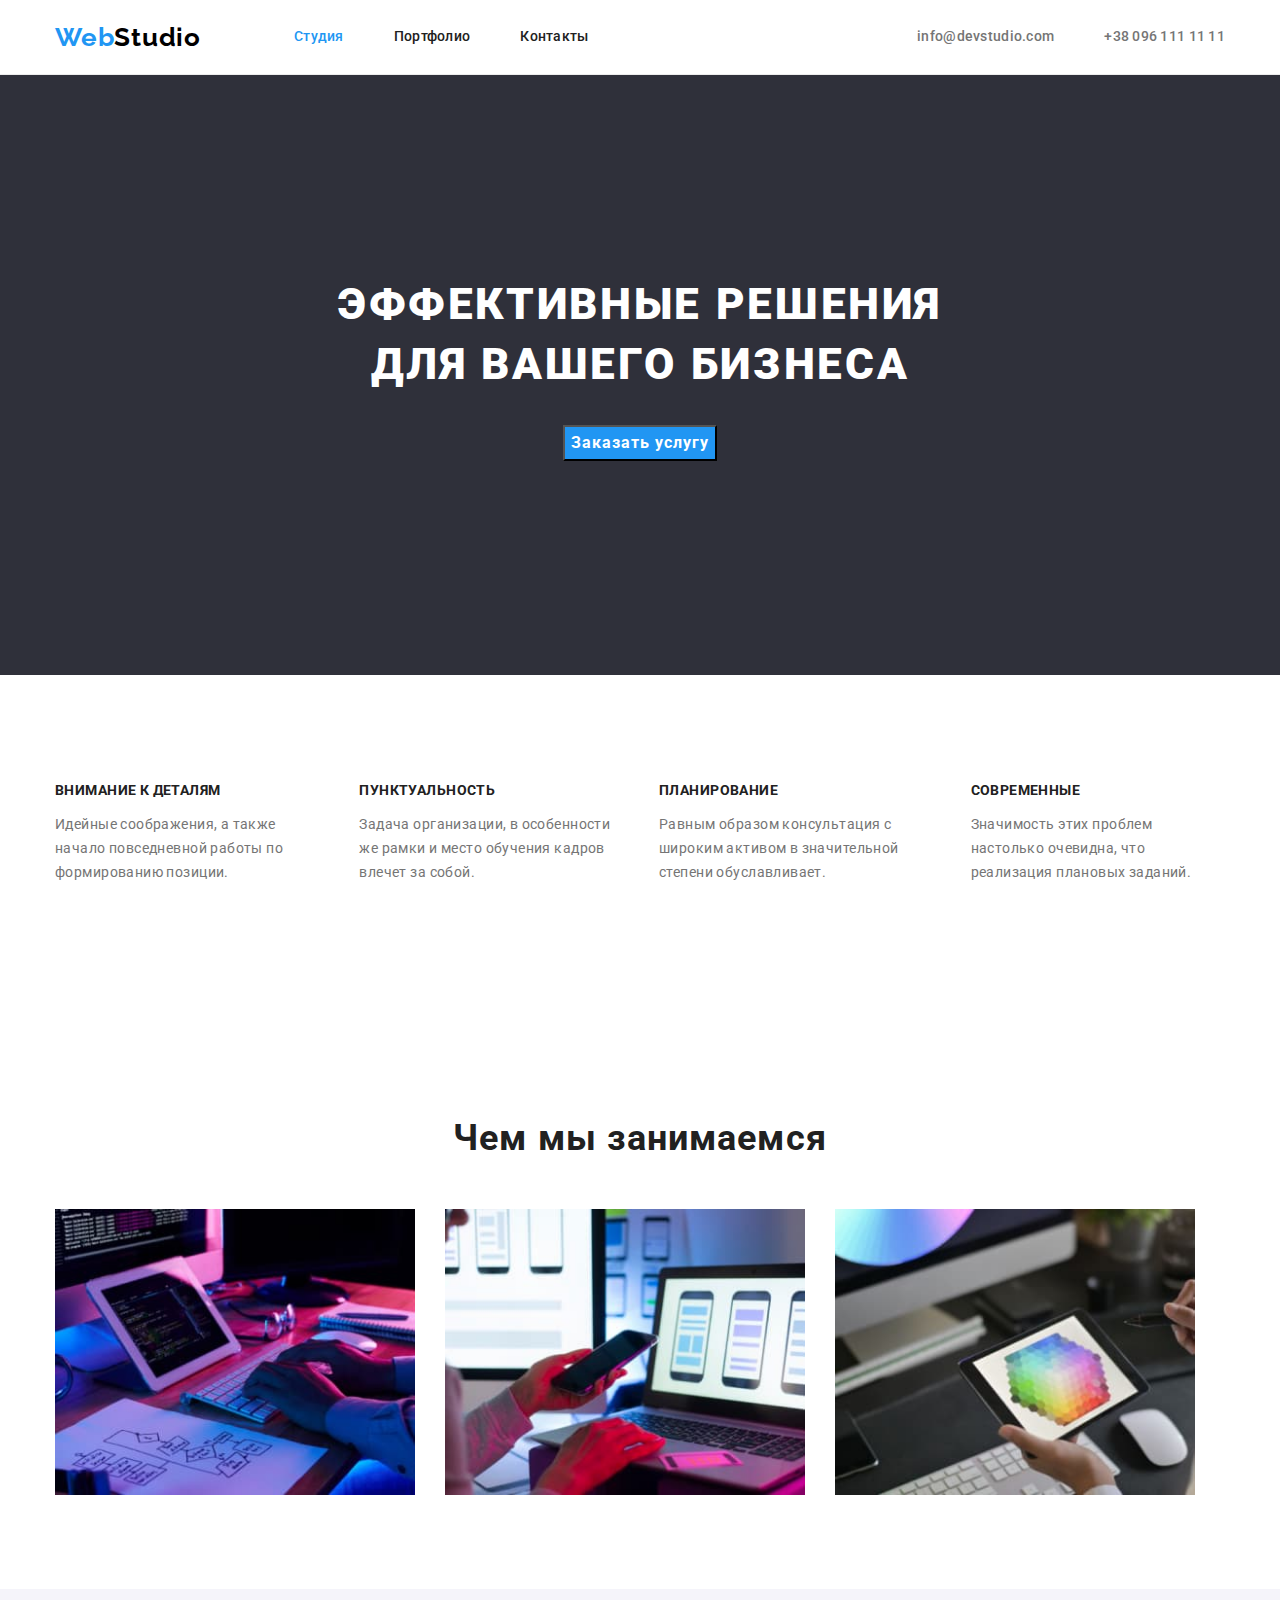
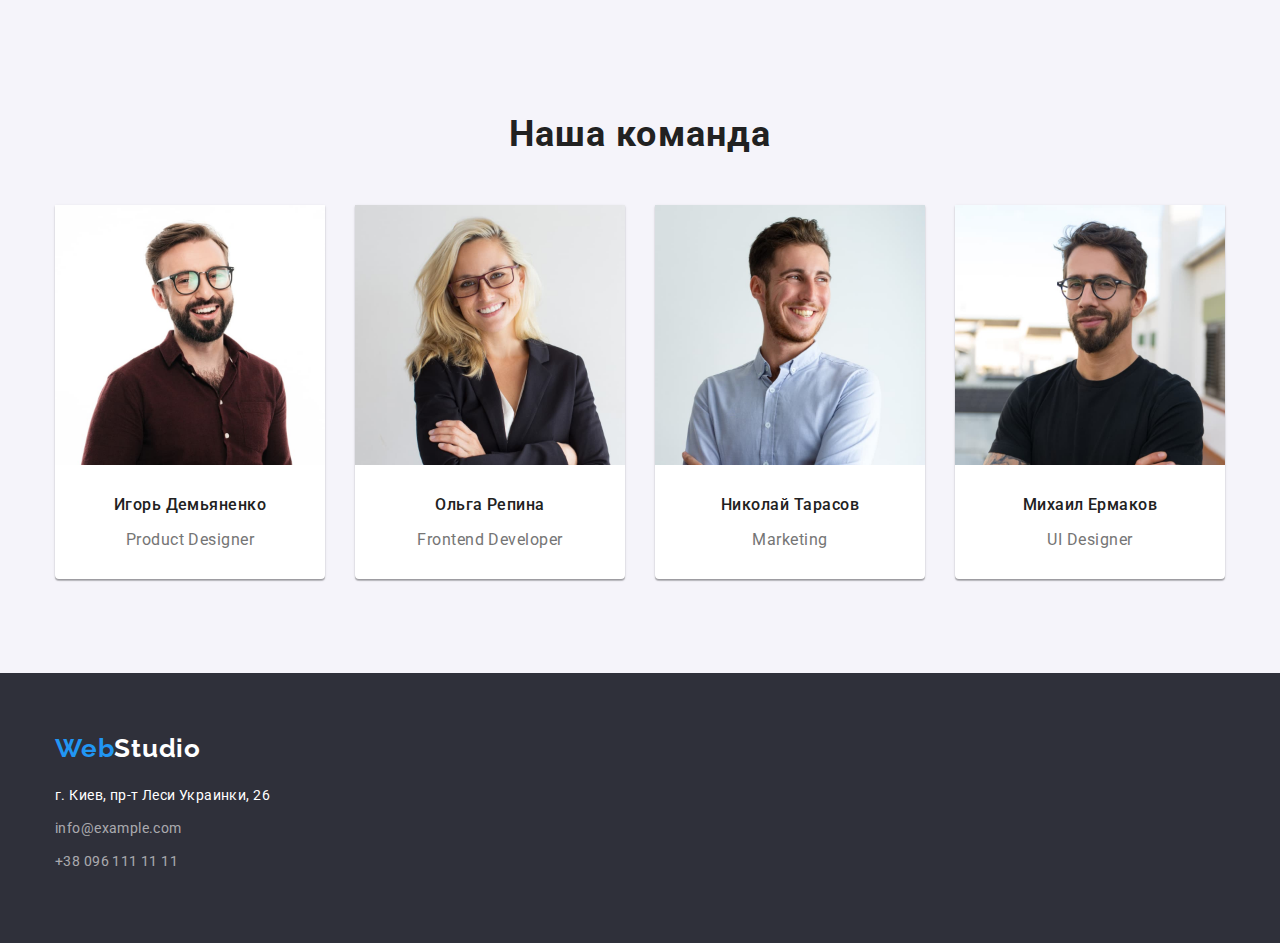
==== commit 8bf578de: "правки" ====
--- a/index.html
+++ b/index.html
@@ -21,19 +21,27 @@
   <body>
     <header class="header">
       <div class="container cont-header">
-        <a class="logo-header" href=""><span class="logo-web">Web</span>Studio</a>
+        <a class="logo-header" href=""
+          ><span class="logo-web">Web</span>Studio</a
+        >
         <nav>
           <ul class="menu-nav list">
             <li class="nav-item"><a href="" class="link current">Студия</a></li>
-            <li class="nav-item"><a href="./portfolio.html" class="link">Портфолио</a></li>
+            <li class="nav-item">
+              <a href="./portfolio.html" class="link">Портфолио</a>
+            </li>
             <li class="nav-item"><a href="" class="link">Контакты</a></li>
           </ul>
         </nav>
         <ul class="contacts list">
           <li class="nav-item">
-            <a href="mailto:info@devstudio.com" class="link">info@devstudio.com</a>
+            <a href="mailto:info@devstudio.com" class="link"
+              >info@devstudio.com</a
+            >
           </li>
-          <li class="nav-item"><a href="tel:+380961111111" class="link">+38 096 111 11 11</a></li>
+          <li class="nav-item">
+            <a href="tel:+380961111111" class="link">+38 096 111 11 11</a>
+          </li>
         </ul>
       </div>
     </header>
@@ -41,37 +49,44 @@
     <main>
       <!-- Section-1 (Herro) -->
       <section class="section herro">
-        <h1 class="herro-title">Эффективные решения<br> для вашего бизнеса</h1>
+        <h1 class="herro-title">
+          Эффективные решения<br />
+          для вашего бизнеса
+        </h1>
         <button type="button" class="button-order">Заказать услугу</button>
       </section>
 
       <!-- Section-2 -->
       <section class="section">
         <div class="container">
-          <h2>Особенности</h2>
+          <!-- <h2>Особенности</h2> -->
           <ul class="feature list">
             <li class="item">
               <h3 class="feature-title">Внимание к деталям</h3>
               <p class="feature-text">
-                Идейные соображения, а также начало повседневной работы по формированию позиции.
+                Идейные соображения, а также начало повседневной работы по
+                формированию позиции.
               </p>
             </li>
             <li class="item">
               <h3 class="feature-title">Пунктуальность</h3>
               <p class="feature-text">
-                Задача организации, в особенности же рамки и место обучения кадров влечет за собой.
+                Задача организации, в особенности же рамки и место обучения
+                кадров влечет за собой.
               </p>
             </li>
             <li class="item">
               <h3 class="feature-title">Планирование</h3>
               <p class="feature-text">
-                Равным образом консультация с широким активом в значительной степени обуславливает.
+                Равным образом консультация с широким активом в значительной
+                степени обуславливает.
               </p>
             </li>
             <li class="item">
               <h3 class="feature-title">Современные</h3>
               <p class="feature-text">
-                Значимость этих проблем настолько очевидна, что реализация плановых заданий.
+                Значимость этих проблем настолько очевидна, что реализация
+                плановых заданий.
               </p>
             </li>
           </ul>
@@ -84,13 +99,31 @@
           <h2 class="our-work-title">Чем мы занимаемся</h2>
           <ul class="our-work list">
             <li class="item">
-              <img class="img" src="./images/box-1.jpg" alt="Разработка проектов" width="370" height="294" />
-            </li>
-            <li class="item">
-              <img class="img" src="./images/box-2.jpg" alt="Адаптивная верстка" width="370" height="294" />
-            </li>
-            <li class="item">
-              <img class="img" src="./images/box-3.jpg" alt="Стильный дизайн" width="370" height="294" />
+              <img
+                class="img"
+                src="./images/box-1.jpg"
+                alt="Разработка проектов"
+                width="370"
+                height="294"
+              />
+            </li>
+            <li class="item">
+              <img
+                class="img"
+                src="./images/box-2.jpg"
+                alt="Адаптивная верстка"
+                width="370"
+                height="294"
+              />
+            </li>
+            <li class="item">
+              <img
+                class="img"
+                src="./images/box-3.jpg"
+                alt="Стильный дизайн"
+                width="370"
+                height="294"
+              />
             </li>
           </ul>
         </div>
@@ -102,7 +135,8 @@
           <h2 class="team-title">Наша команда</h2>
           <ul class="team list">
             <li class="item">
-              <img class="foto"
+              <img
+                class="foto"
                 src="./images/igor-demyanenko.jpg"
                 alt="Игорь Демьяненко"
                 width="270"
@@ -112,12 +146,19 @@
               <p lang="en" class="post">Product Designer</p>
             </li>
             <li class="item">
-              <img class="foto" src="./images/olga-repina.jpg" alt="Ольга Репина" width="270" height="260" />
+              <img
+                class="foto"
+                src="./images/olga-repina.jpg"
+                alt="Ольга Репина"
+                width="270"
+                height="260"
+              />
               <h3 class="full-name">Ольга Репина</h3>
               <p lang="en" class="post">Frontend Developer</p>
             </li>
             <li class="item">
-              <img class="foto"
+              <img
+                class="foto"
                 src="./images/nikolai-tarasov.jpg"
                 alt="Николай Тарасов"
                 width="270"
@@ -127,7 +168,8 @@
               <p lang="en" class="post">Marketing</p>
             </li>
             <li class="item">
-              <img class="foto"
+              <img
+                class="foto"
                 src="./images/mikhail-ermakov.jpg"
                 alt="Михаил Ермаков"
                 width="270"
@@ -143,20 +185,29 @@
 
     <footer class="footer">
       <div class="container">
-        <a class="logo-footer" href="#"><span class="logo-web">Web</span>Studio</a>
-        
+        <a class="logo-footer" href="#"
+          ><span class="logo-web">Web</span>Studio</a
+        >
+
         <address class="address">
           <ul class="list">
             <li>
-              <a href="https://goo.gl/maps/Yheyc2AnssqFfezK6" target="_blank" class="footer-address"
+              <a
+                href="https://goo.gl/maps/aoRDH4f9vQqKzGvZ9"
+                target="_blank"
+                class="footer-address"
                 >г. Киев, пр-т Леси Украинки, 26</a
               >
             </li>
             <li>
-              <a href="mailto:info@example.com" class="footer-contacts">info@example.com</a>
+              <a href="mailto:info@example.com" class="footer-contacts"
+                >info@example.com</a
+              >
             </li>
             <li>
-              <a href="tel:+380961111111" class="footer-contacts">+38 096 111 11 11</a>
+              <a href="tel:+380961111111" class="footer-contacts"
+                >+38 096 111 11 11</a
+              >
             </li>
           </ul>
         </address>
--- a/css/styles.css
+++ b/css/styles.css
@@ -38,13 +38,11 @@
 }
 /* Header */
 .header {
-    ;
     border-bottom: 1px solid #ECECEC;
 }
 .cont-header {
     display: flex;
     align-items: center;
-    height: 79px
 }
 
 /* Logo */
@@ -157,6 +155,8 @@
 }
 .our-work .img {
     display: block;
+    max-width: 100%;
+    height: auto;
 }
 .our-work > .item:not(:last-child) {
     margin-right: 30px;
@@ -225,6 +225,8 @@
 }
 .examples .img {
     display: block;
+    max-width: 100%;
+    height: auto;
 }
 .examples-title {
     padding: 20px 24px;
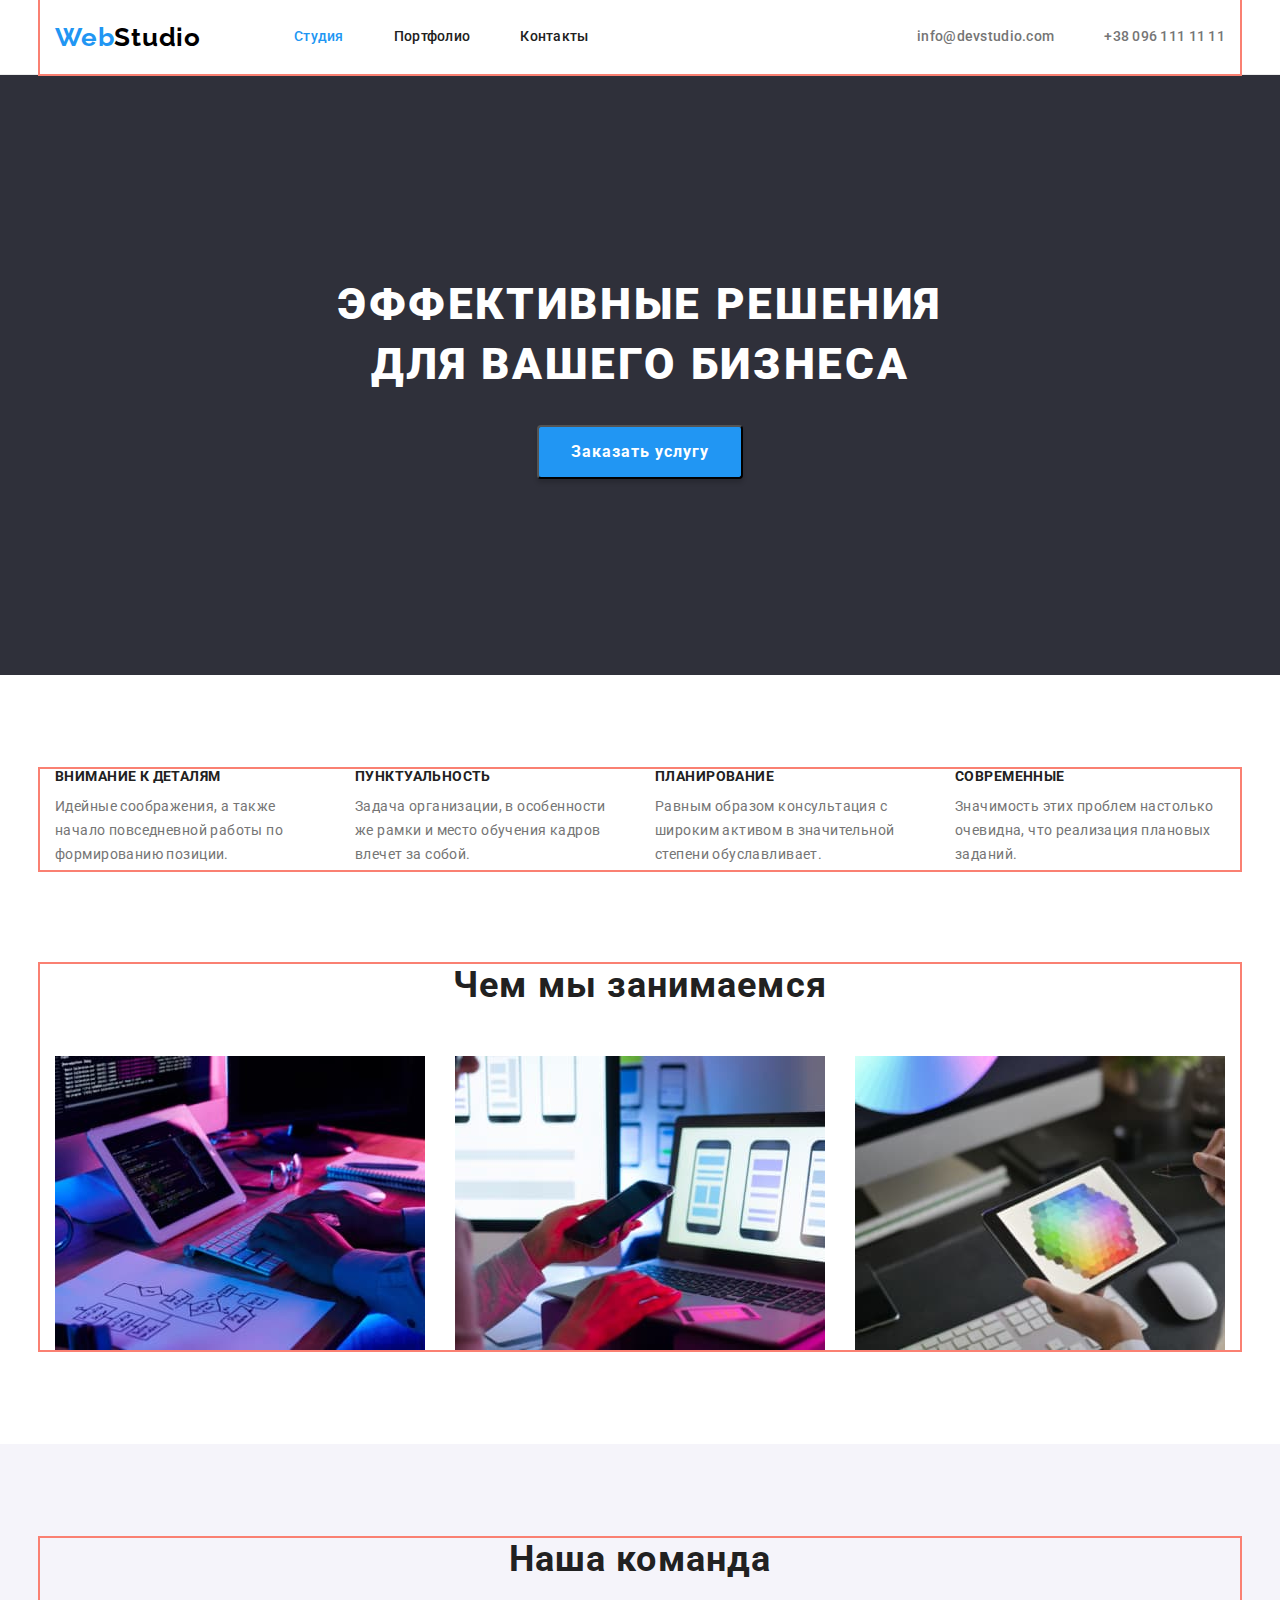
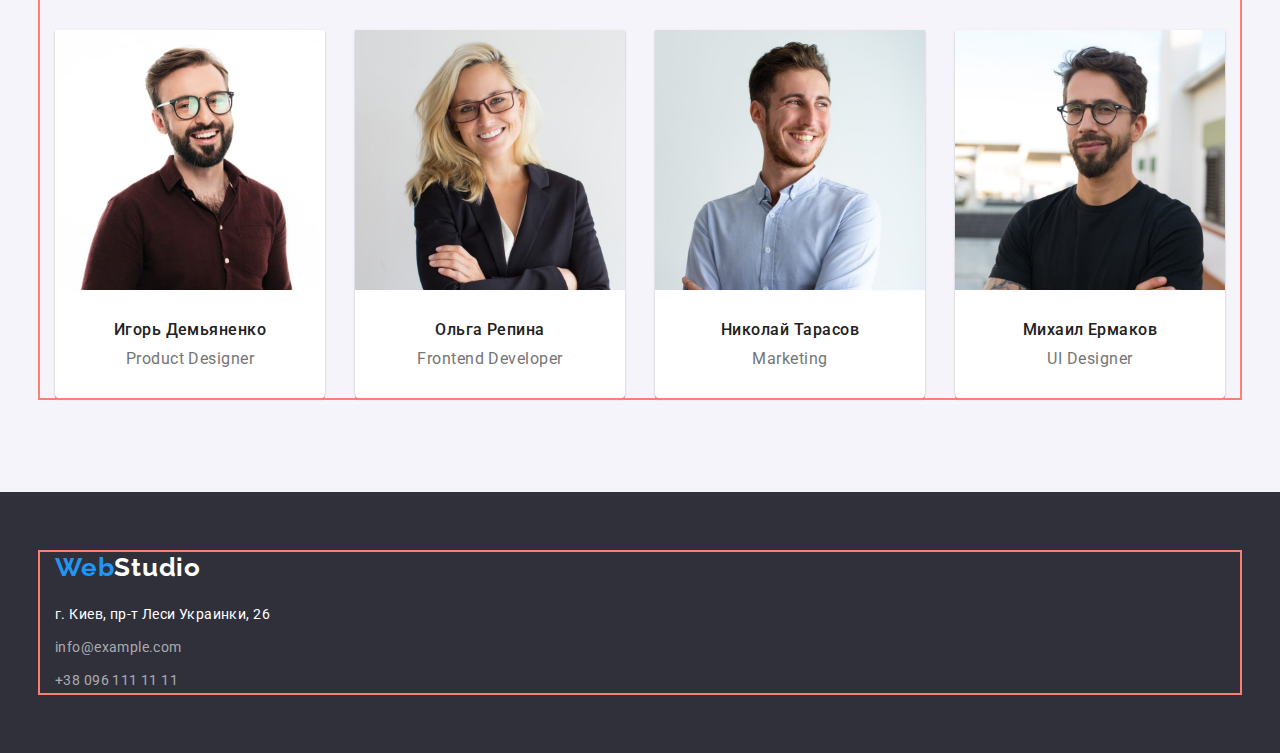
==== commit bdd96591: "правки" ====
--- a/index.html
+++ b/index.html
@@ -94,7 +94,7 @@
       </section>
 
       <!-- Section-3 -->
-      <section class="section">
+      <section class="section-our-work section">
         <div class="container">
           <h2 class="our-work-title">Чем мы занимаемся</h2>
           <ul class="our-work list">
@@ -142,8 +142,10 @@
                 width="270"
                 height="260"
               />
-              <h3 class="full-name">Игорь Демьяненко</h3>
-              <p lang="en" class="post">Product Designer</p>
+              <div class="team-info">
+                <h3 class="full-name">Игорь Демьяненко</h3>
+                <p lang="en" class="post">Product Designer</p>
+              </div>
             </li>
             <li class="item">
               <img
@@ -153,8 +155,10 @@
                 width="270"
                 height="260"
               />
-              <h3 class="full-name">Ольга Репина</h3>
-              <p lang="en" class="post">Frontend Developer</p>
+              <div class="team-info">
+                <h3 class="full-name">Ольга Репина</h3>
+                <p lang="en" class="post">Frontend Developer</p>
+              </div>
             </li>
             <li class="item">
               <img
@@ -164,8 +168,10 @@
                 width="270"
                 height="260"
               />
-              <h3 class="full-name">Николай Тарасов</h3>
-              <p lang="en" class="post">Marketing</p>
+              <div class="team-info">
+                <h3 class="full-name">Николай Тарасов</h3>
+                <p lang="en" class="post">Marketing</p>
+              </div>
             </li>
             <li class="item">
               <img
@@ -175,8 +181,10 @@
                 width="270"
                 height="260"
               />
-              <h3 class="full-name">Михаил Ермаков</h3>
-              <p lang="en" class="post">UI Designer</p>
+              <div class="team-info">
+                <h3 class="full-name">Михаил Ермаков</h3>
+                <p lang="en" class="post">UI Designer</p>
+              </div>
             </li>
           </ul>
         </div>
@@ -191,7 +199,7 @@
 
         <address class="address">
           <ul class="list">
-            <li>
+            <li class="item">
               <a
                 href="https://goo.gl/maps/aoRDH4f9vQqKzGvZ9"
                 target="_blank"
@@ -199,12 +207,12 @@
                 >г. Киев, пр-т Леси Украинки, 26</a
               >
             </li>
-            <li>
+            <li class="item">
               <a href="mailto:info@example.com" class="footer-contacts"
                 >info@example.com</a
               >
             </li>
-            <li>
+            <li class="item">
               <a href="tel:+380961111111" class="footer-contacts"
                 >+38 096 111 11 11</a
               >
--- a/css/styles.css
+++ b/css/styles.css
@@ -20,15 +20,12 @@
 margin: 0 auto;
 padding: 0 15px;
 
-/* outline: 2px solid salmon; */
-}
-
-h1, h2, h3, h4, h5, p, {
-margin: 0;
-padding: 0;
-}
-.center {
-    text-align: center;
+outline: 2px solid salmon;
+}
+
+h1, h2, h3, h4, h5, p {
+    margin: 0;
+    padding: 0;
 }
 
 .list {
@@ -110,6 +107,7 @@
 height: 600px;
 text-align: center;
 padding-top: 200px;
+padding-bottom: 200px;
 }
 .herro-title {
     font-weight: 900;
@@ -125,8 +123,13 @@
 /* Feature */
 .feature {
     display: flex;
-    justify-content: space-between;
-}
+    justify-content: space-between;    
+}
+
+.feature .item {
+    width: 270px;
+}
+
 .feature .item:not(:last-child) {
     margin-right: 30px;
 }
@@ -140,6 +143,7 @@
     margin-bottom: 10px;
 }
 .feature-text {
+    min-height: 75px;
     font-weight: 400;
     line-height: 1.71;
     letter-spacing: 0.03em;
@@ -147,20 +151,22 @@
 }
 
 /* Our-work */
-.our-work {
-    display: flex;
-    justify-content: space-between;
-    margin-right: 30px;
-    margin-bottom: 0;
+.section-our-work {
+    padding-top: 0;
 }
 .our-work .img {
     display: block;
     max-width: 100%;
     height: auto;
 }
+.our-work {
+    display: flex;
+    justify-content: space-between;
+}
 .our-work > .item:not(:last-child) {
     margin-right: 30px;
 }
+
 .our-work-title, .team-title {
     font-weight: 700;
     font-size: 36px;
@@ -190,7 +196,8 @@
 }
 .our-team .foto {
     display: block;
-    margin-bottom: 30px;
+    max-width: 100%;
+    height: auto;
 }
 
 .full-name, .post {
@@ -200,14 +207,15 @@
     text-align: center;
     letter-spacing: 0.03em;
     margin-bottom: 10px;
-
 }
 .post {
     font-weight: 400;
     color: var(--second-text-color);
-    margin-bottom: 30px;
-}
-
+    margin-bottom: 0;
+}
+.team-info {
+    padding: 30px 0;
+}
 
 /* Portfolio */
 .examples {
@@ -312,6 +320,10 @@
     color: #FFFFFF;
     background-color: var(--accent-background-color);
     cursor: pointer;
+
+    padding: 10px 32px;
+    box-shadow: 0px 4px 4px rgba(0, 0, 0, 0.15);
+    border-radius: 4px;
 }
 .button-order:hover, .button-order:focus {
     background-color: #188CE8;
@@ -331,6 +343,8 @@
     text-decoration: none;
     color: #FFFFFF;
     display: inline-block;
+}
+.address .item:not(:last-child) {
     margin-bottom: 9px;
 }
 .footer-contacts {
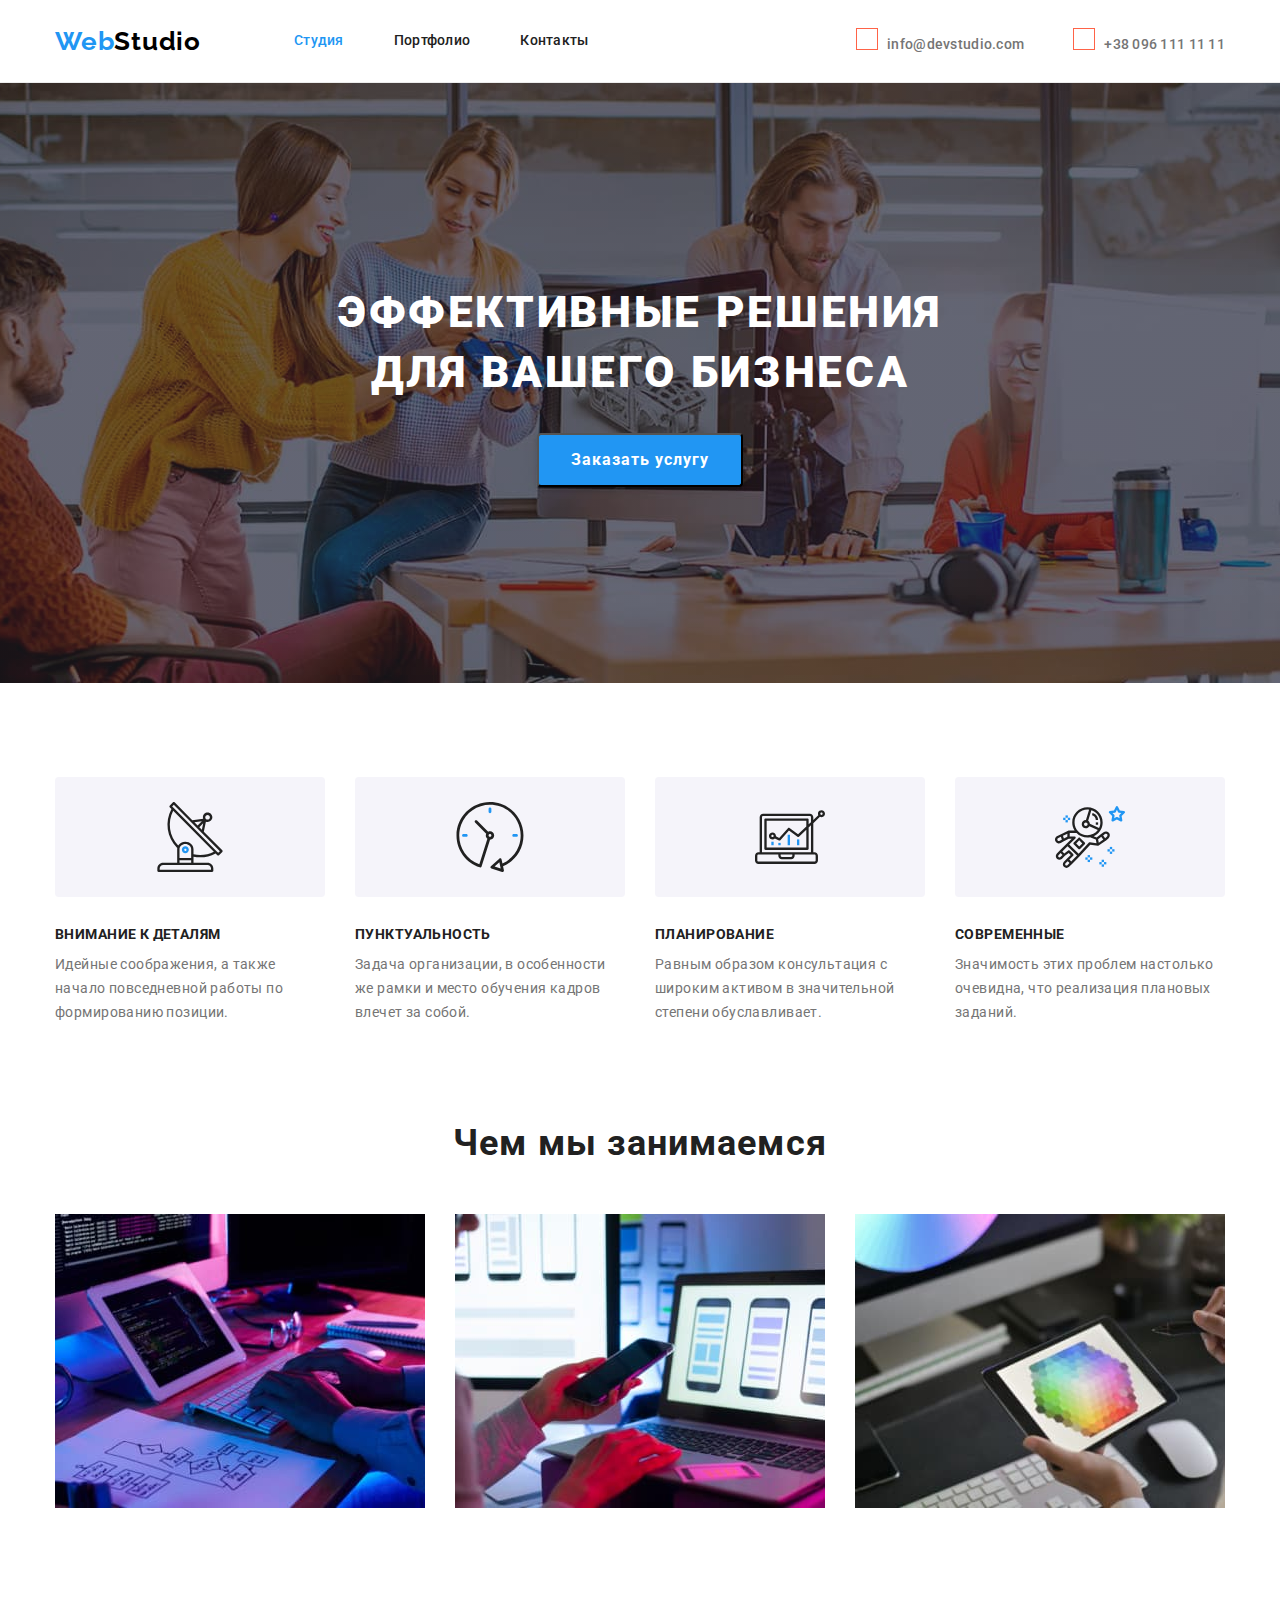
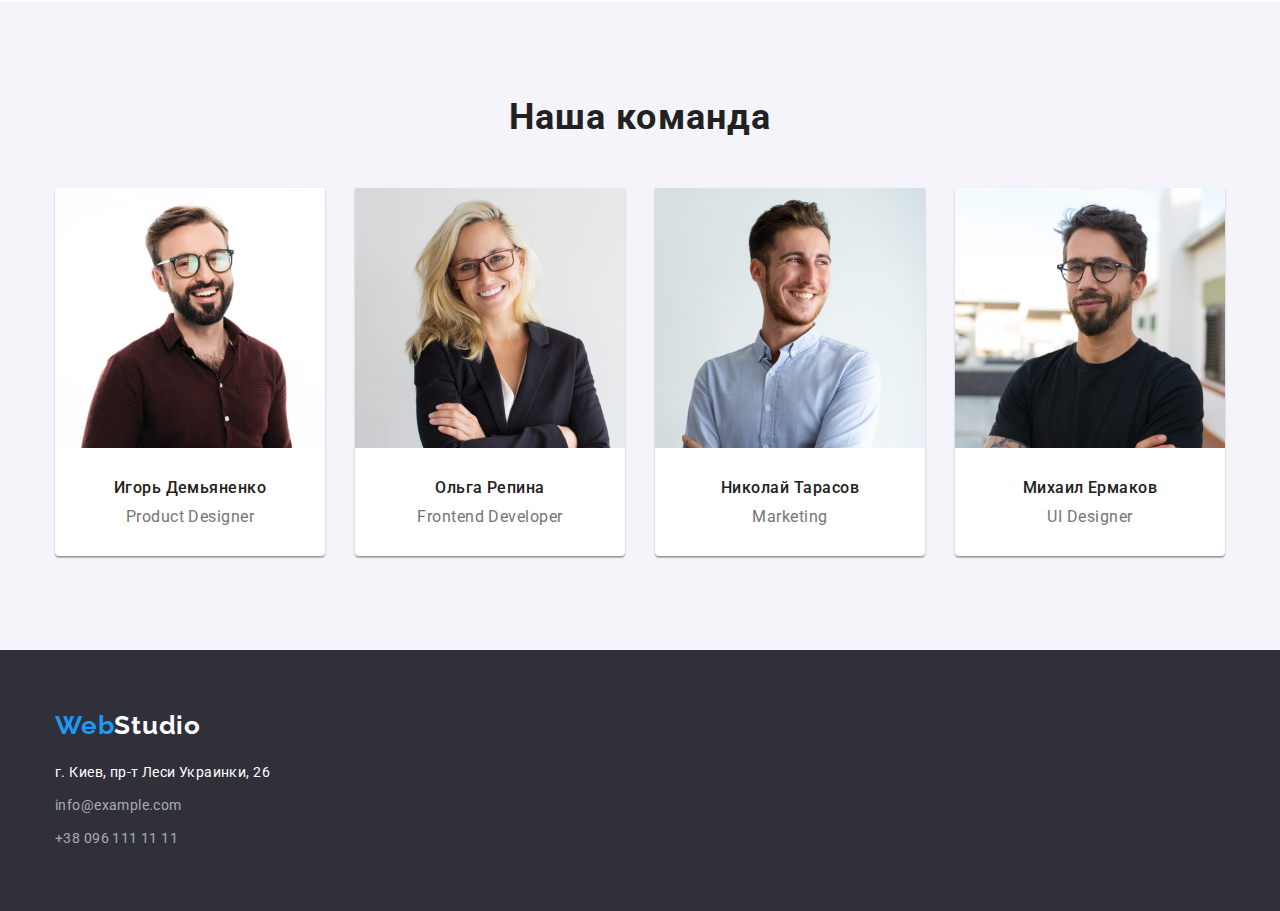
==== commit 8196db54: "hw-4" ====
--- a/index.html
+++ b/index.html
@@ -34,12 +34,12 @@
           </ul>
         </nav>
         <ul class="contacts list">
-          <li class="nav-item">
+          <li class="nav-item email">
             <a href="mailto:info@devstudio.com" class="link"
               >info@devstudio.com</a
             >
           </li>
-          <li class="nav-item">
+          <li class="nav-item tel">
             <a href="tel:+380961111111" class="link">+38 096 111 11 11</a>
           </li>
         </ul>
@@ -61,28 +61,28 @@
         <div class="container">
           <!-- <h2>Особенности</h2> -->
           <ul class="feature list">
-            <li class="item">
+            <li class="item antenna">
               <h3 class="feature-title">Внимание к деталям</h3>
               <p class="feature-text">
                 Идейные соображения, а также начало повседневной работы по
                 формированию позиции.
               </p>
             </li>
-            <li class="item">
+            <li class="item clock">
               <h3 class="feature-title">Пунктуальность</h3>
               <p class="feature-text">
                 Задача организации, в особенности же рамки и место обучения
                 кадров влечет за собой.
               </p>
             </li>
-            <li class="item">
+            <li class="item diagram">
               <h3 class="feature-title">Планирование</h3>
               <p class="feature-text">
                 Равным образом консультация с широким активом в значительной
                 степени обуславливает.
               </p>
             </li>
-            <li class="item">
+            <li class="item astronaut">
               <h3 class="feature-title">Современные</h3>
               <p class="feature-text">
                 Значимость этих проблем настолько очевидна, что реализация
--- a/css/styles.css
+++ b/css/styles.css
@@ -20,7 +20,7 @@
 margin: 0 auto;
 padding: 0 15px;
 
-outline: 2px solid salmon;
+/* outline: 2px solid salmon; */
 }
 
 h1, h2, h3, h4, h5, p {
@@ -75,7 +75,7 @@
     display: block;
     padding-top: 29px;
     padding-bottom: 29px;
-
+    
     text-decoration: none;
     color: var(--primary-text-color);
     font-weight: 500;
@@ -86,7 +86,7 @@
     color: var(--accent-text-color);
 }
 
-.menu-nav .link:hover, .menu-nav .link:focus, .contacts .link:hover, .contacts .link:focus {
+.menu-nav .link:hover, .menu-nav .link:focus, .contacts .link:hover, .contacts .link:focus .menu-nav .tel:hover {
     color: var(--accent-text-color);
 }
 .contacts .link {
@@ -94,6 +94,32 @@
 }
 .nav-item:not(:last-child) {
     margin-right: 50px;
+}
+.nav-item {
+    align-items: center;
+}
+
+.contacts .link::before{
+    content: '';
+    
+    display: inline-block;
+    align-items: center;
+    width: 20px;
+    height: 20px;
+    margin: 0 10px 0 0;
+    background-repeat: no-repeat;
+    background-position: center;
+    background-size: contain;
+    outline: 1px solid tomato;
+}
+.email::before {
+    background-image: url('../images/email.svg');
+}
+.tel::before {
+    background-image: url('../images/smartphone.svg');
+}
+.nav-item a {
+align-items: center;
 }
 
 /* Section */
@@ -104,7 +130,13 @@
 /* Herro */
 .section.herro {
 background-color: var(--footer-background-color);
+background-image: linear-gradient(rgba(47, 48, 58, 0.4),rgba(47, 48, 58, 0.4)
+),
+url('../images/hero.jpg');
+margin: 0 auto;
+background-position: center;
 height: 600px;
+max-width: 1600px;
 text-align: center;
 padding-top: 200px;
 padding-bottom: 200px;
@@ -129,6 +161,28 @@
 .feature .item {
     width: 270px;
 }
+.feature .item::before {
+    content: '';
+    margin-bottom: 30px;
+    display: block;
+    height: 120px;
+    background-color: var(--button-primary-background);
+    border-radius: 4px;
+    background-repeat: no-repeat;
+    background-position: center;
+}
+.feature .antenna::before{
+    background-image: url('../images/antenna.svg');
+}
+.feature .clock::before {
+    background-image: url('../images/clock.svg');
+}
+.feature .diagram::before{
+    background-image: url('../images/diagram.svg');
+}
+.feature .astronaut::before{
+    background-image: url('../images/astronaut.svg');
+}
 
 .feature .item:not(:last-child) {
     margin-right: 30px;
@@ -142,6 +196,8 @@
     text-transform: uppercase;
     margin-bottom: 10px;
 }
+
+
 .feature-text {
     min-height: 75px;
     font-weight: 400;
